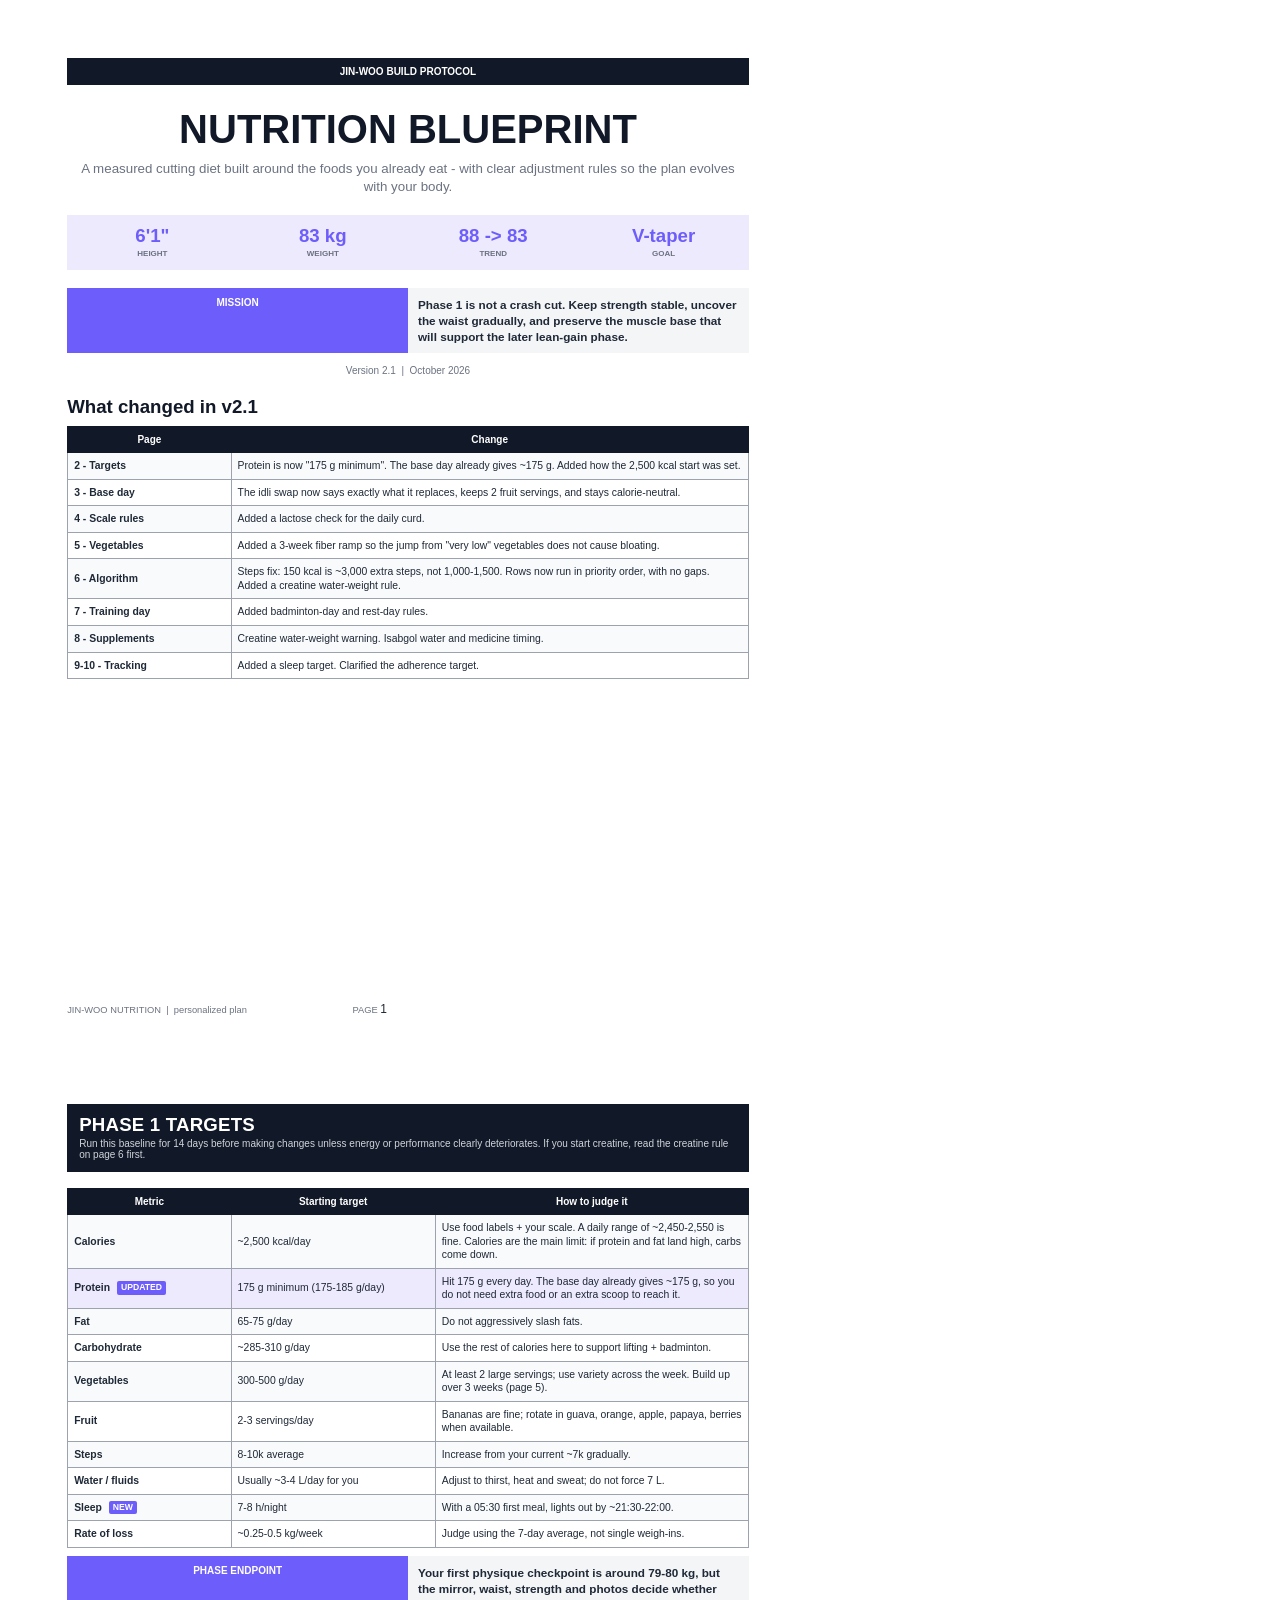
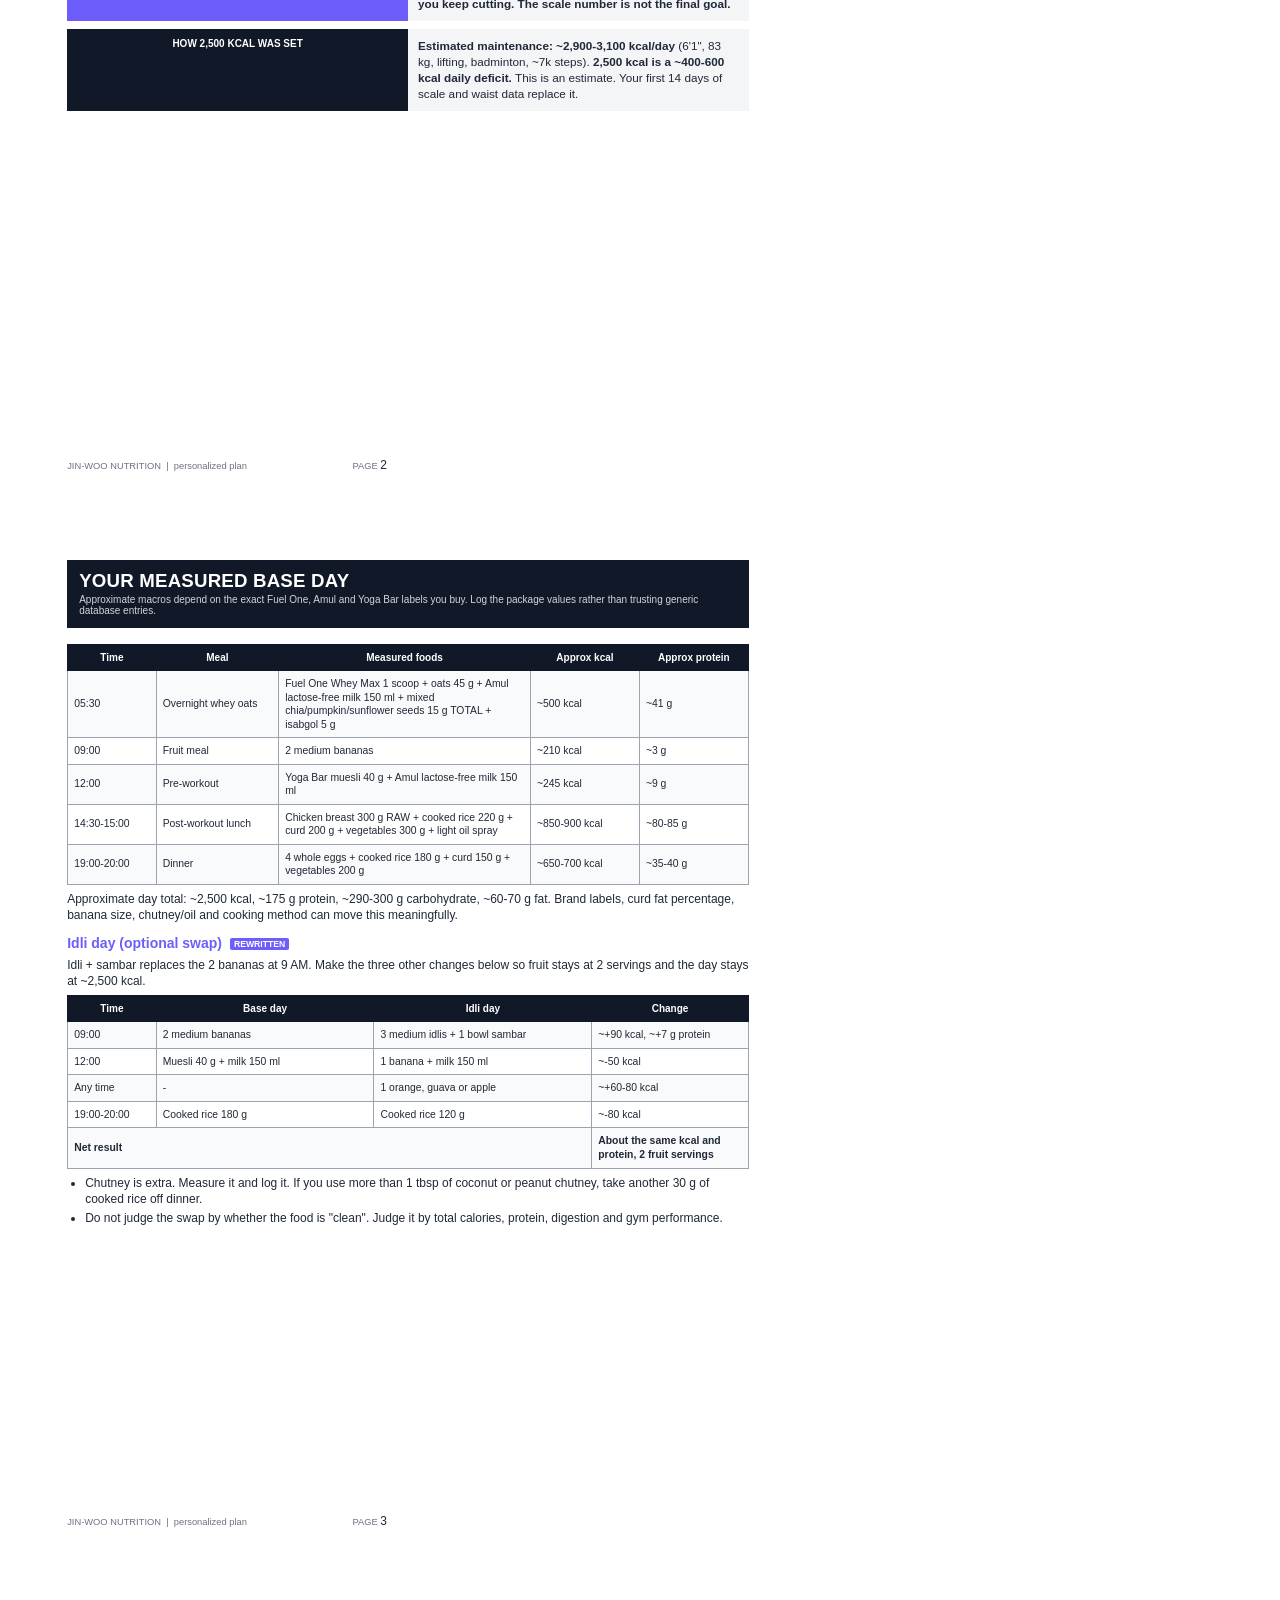
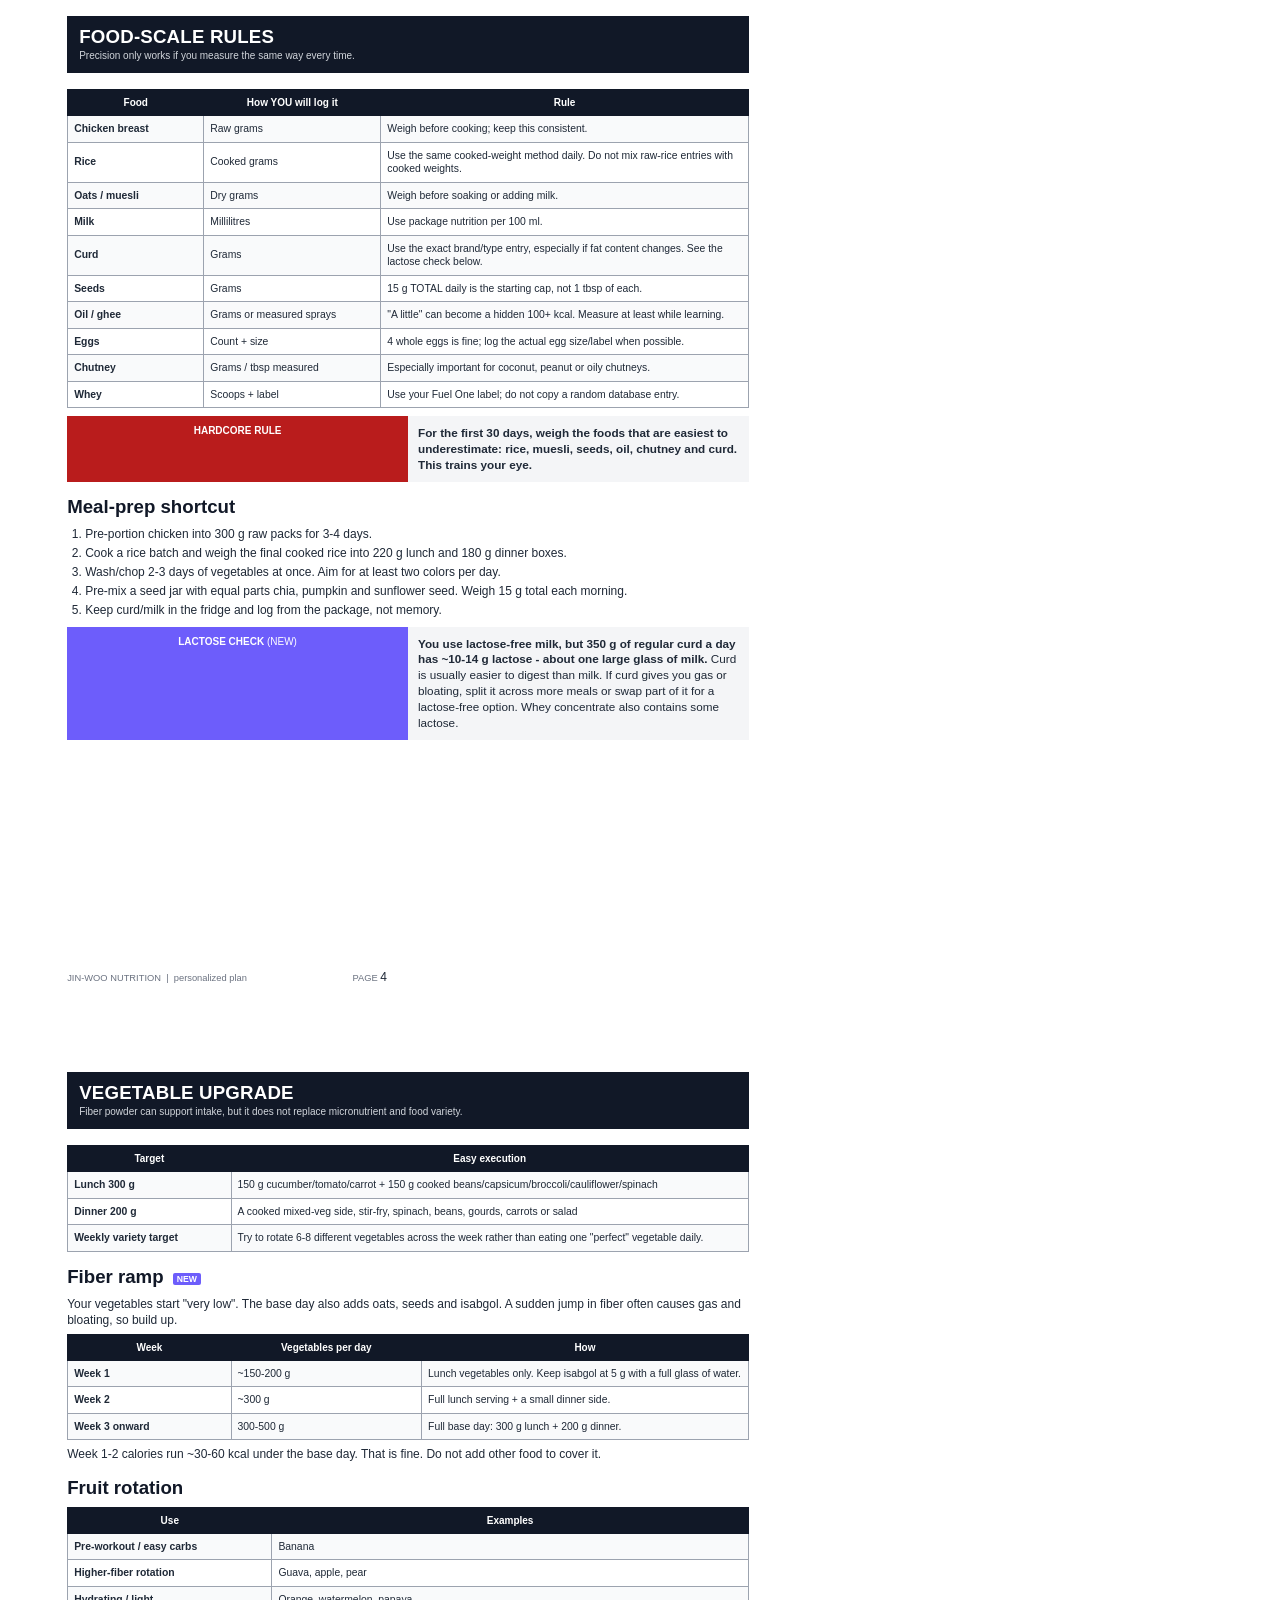
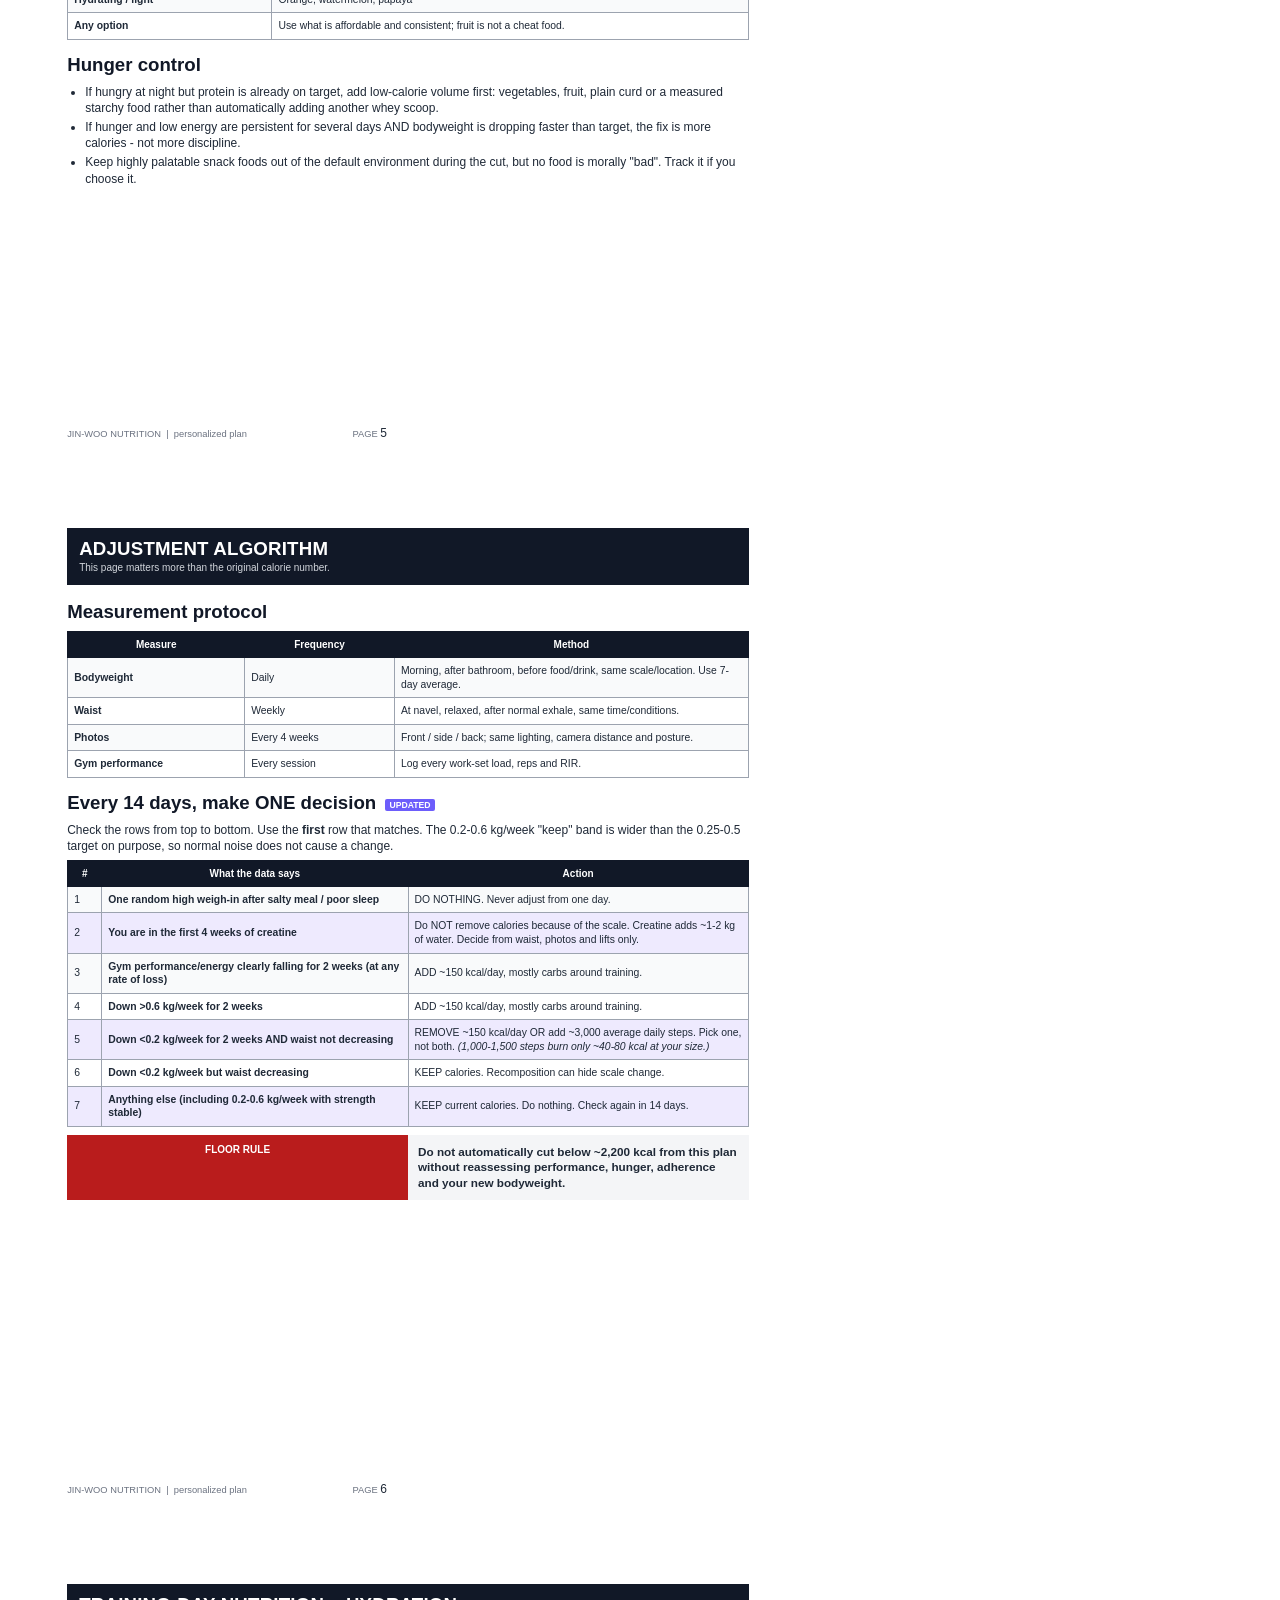
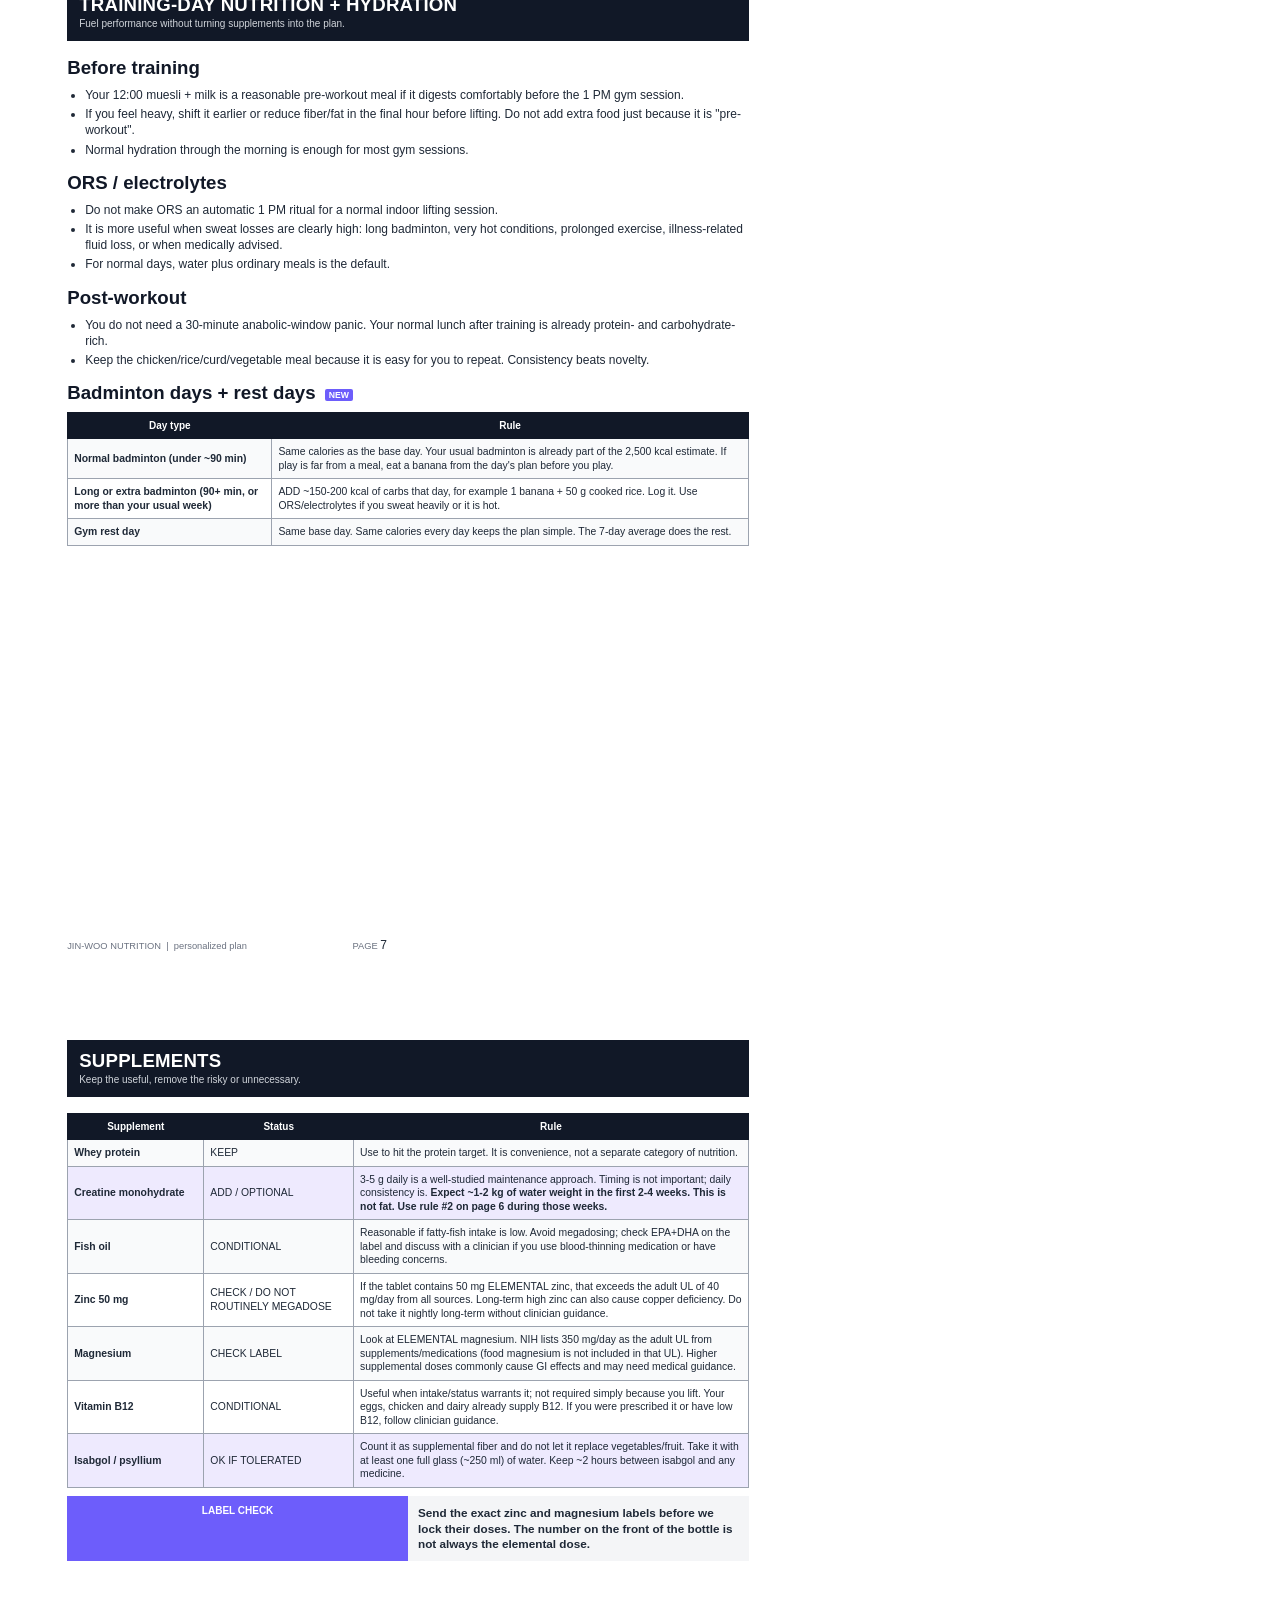
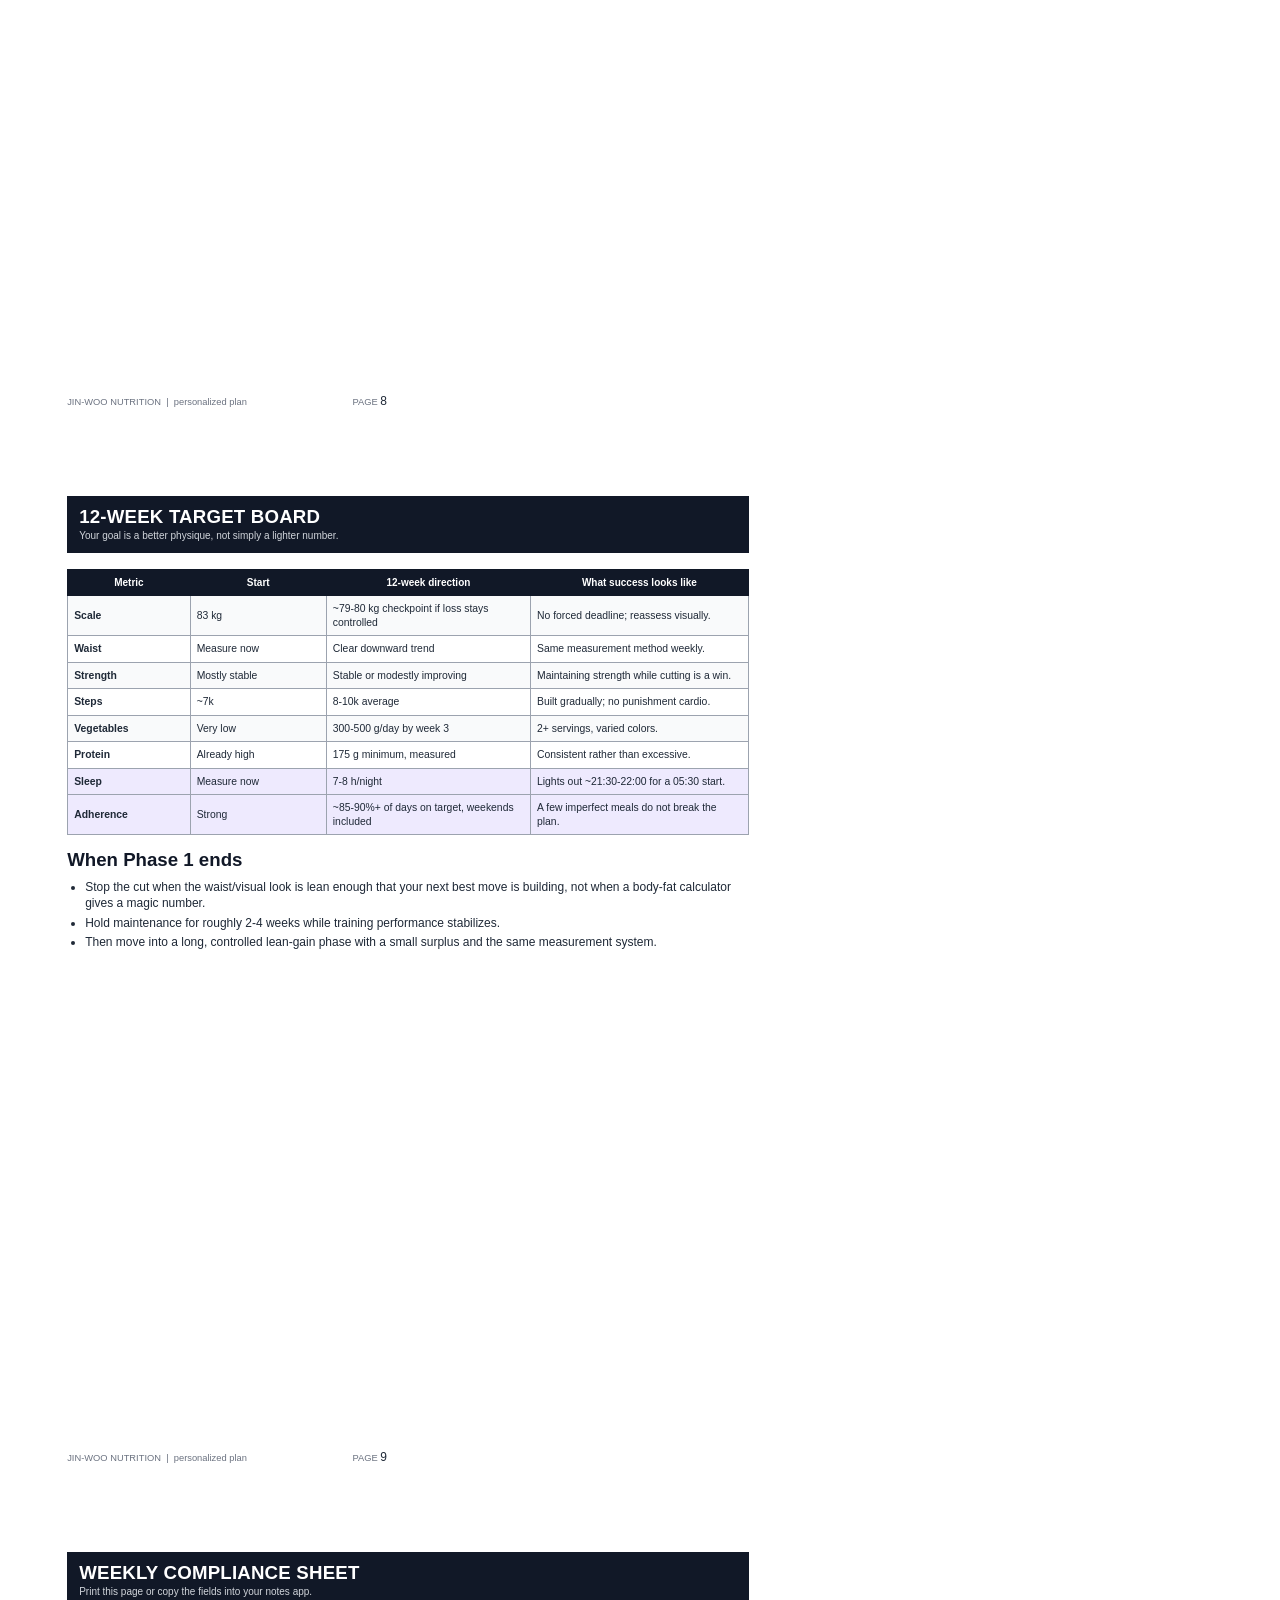
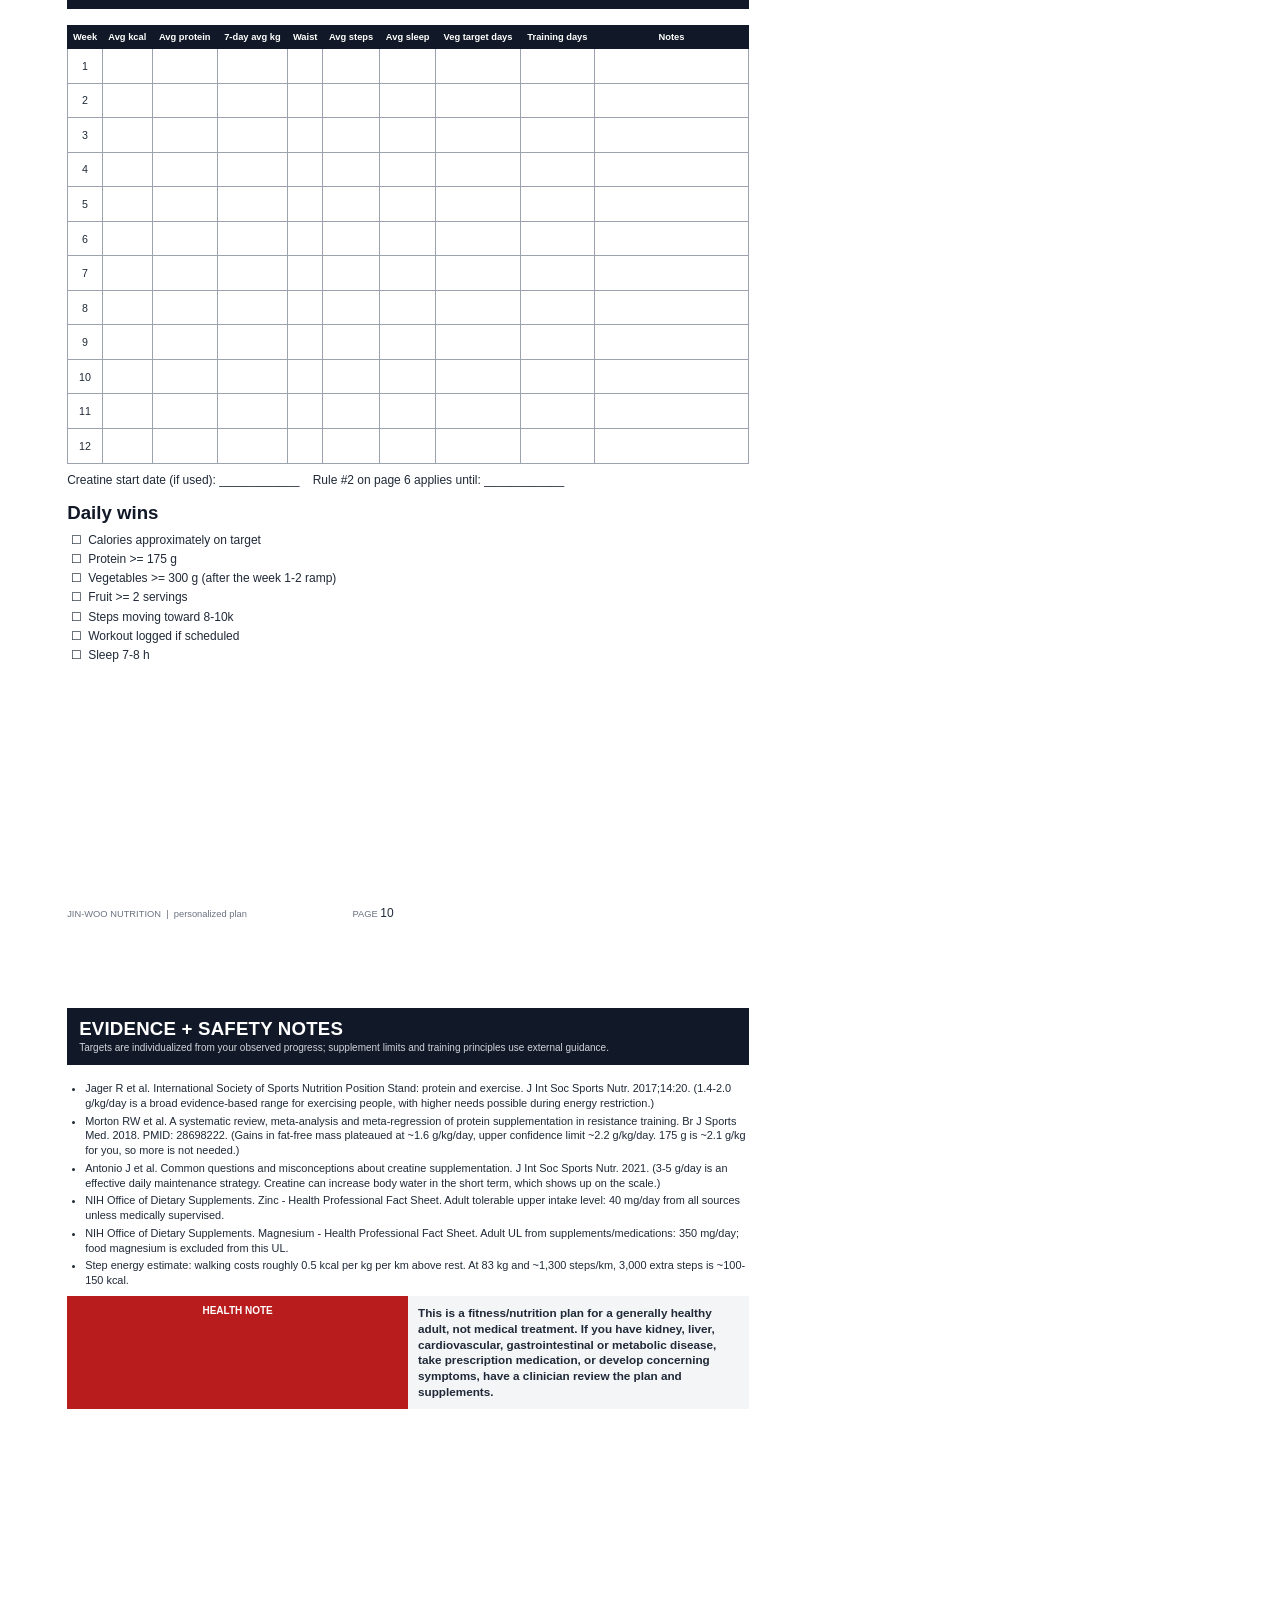
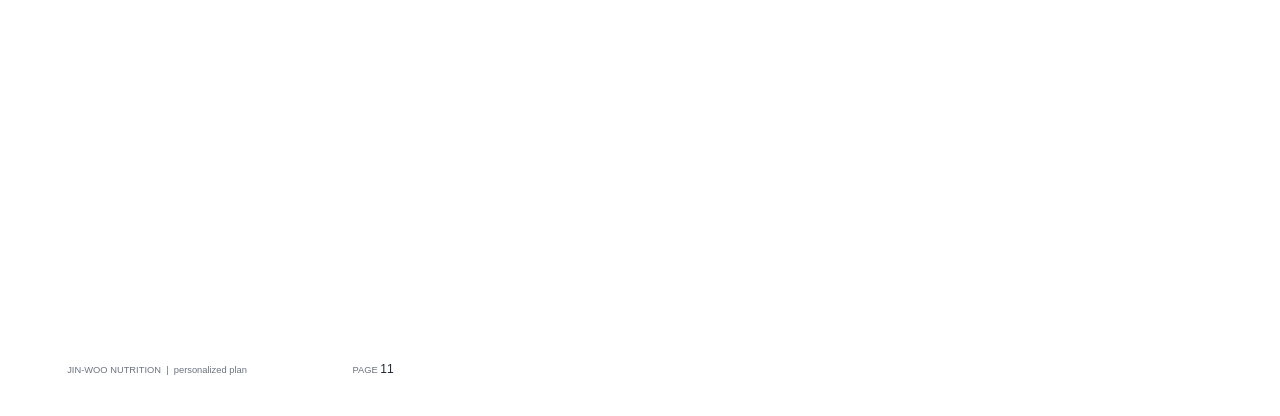
==== pdf-source/protocol_v2_1.html @ 7a0bea66 "Jin-Woo Build: workout quests, progression targets and nutrition plan" ====
<!DOCTYPE html>
<html lang="en">
<head>
<meta charset="utf-8">
<title>Jin-Woo Build Protocol - Nutrition Blueprint v2.1</title>
<style>
  @page { size: letter; margin: 0; }
  * { box-sizing: border-box; }
  html, body { margin: 0; padding: 0; }
  body { font-family: Arial, "Liberation Sans", Helvetica, sans-serif; color: #1f2937; -webkit-print-color-adjust: exact; print-color-adjust: exact; }
  .page { width: 8.5in; height: 11in; padding: 0.5in 0.7in 0.8in 0.7in; position: relative; page-break-after: always; overflow: hidden; }
  .page:last-child { page-break-after: auto; }
  .footer { position: absolute; left: 0.7in; bottom: 0.42in; font-size: 7pt; color: #6b7280; }
  .footer .pg { margin-left: 1.1in; }
  .footer .pg b { font-size: 9pt; color: #1f2937; font-weight: normal; }

  .band { background: #111827; color: #fff; padding: 10px 12px 12px 12px; margin-bottom: 16px; }
  .band h1 { margin: 0; font-size: 14pt; font-weight: bold; letter-spacing: 0.2px; }
  .band p { margin: 2px 0 0 0; font-size: 7.5pt; color: #d1d5db; }

  h2 { font-family: Calibri, Carlito, Arial, sans-serif; font-size: 14pt; margin: 14px 0 8px 0; color: #111827; }
  h3 { font-size: 10.5pt; color: #6d5dfb; margin: 12px 0 6px 0; }
  p.body { font-size: 9pt; line-height: 1.35; margin: 4px 0 6px 0; }
  ul { margin: 4px 0 6px 0; padding-left: 18px; }
  li { font-size: 9pt; line-height: 1.35; margin-bottom: 3px; }

  table.grid { width: 100%; border-collapse: collapse; margin: 0 0 6px 0; }
  table.grid th { background: #111827; color: #fff; font-size: 7.5pt; font-weight: bold; padding: 7px 6px; text-align: center; border: 0.75px solid #111827; }
  table.grid td { font-size: 7.8pt; padding: 6px 6px; border: 0.75px solid #9ca3af; vertical-align: middle; line-height: 1.3; }
  table.grid tr:nth-child(even) td { background: #f9fafb; }
  table.grid td.k { font-weight: bold; }
  table.grid tr.new td { background: #eeeafe; }
  .tag { display: inline-block; font-size: 6.5pt; font-weight: bold; color: #fff; background: #6d5dfb; padding: 1px 4px; border-radius: 2px; margin-left: 4px; vertical-align: 1px; }

  table.callout { width: 100%; border-collapse: collapse; margin: 8px 0 8px 0; }
  table.callout td { vertical-align: top; padding: 9px 10px; }
  table.callout td.label { width: 50%; background: #6d5dfb; color: #fff; font-size: 7.5pt; font-weight: bold; text-align: center; }
  table.callout.red td.label { background: #b91c1c; }
  table.callout.dark td.label { background: #111827; }
  table.callout td.text { background: #f4f5f7; font-size: 8.8pt; font-weight: bold; color: #1f2937; line-height: 1.35; }
  table.callout td.text span.n { font-weight: normal; }

  .cover-strip { background: #111827; color: #fff; text-align: center; font-size: 7.5pt; font-weight: bold; padding: 8px; margin-top: 0.1in; }
  .cover-title { text-align: center; font-size: 30pt; font-weight: bold; color: #111827; margin: 22px 0 8px 0; }
  .cover-sub { text-align: center; font-size: 10pt; color: #6b7280; line-height: 1.4; margin: 0 0.1in 18px 0.1in; }
  .stats { display: flex; background: #eeeafe; padding: 10px 0 12px 0; margin-bottom: 18px; }
  .stats div { flex: 1; text-align: center; }
  .stats .v { font-size: 14pt; font-weight: bold; color: #6d5dfb; }
  .stats .l { font-size: 6pt; font-weight: bold; color: #6b7280; margin-top: 2px; }
  .version { text-align: center; font-size: 7.5pt; color: #6b7280; margin: 12px 0 20px 0; }

  table.sheet { width: 100%; border-collapse: collapse; }
  table.sheet th { background: #111827; color: #fff; font-size: 7pt; padding: 6px 3px; border: 0.75px solid #111827; }
  table.sheet td { border: 0.75px solid #9ca3af; height: 0.36in; font-size: 8pt; text-align: center; }
  table.sheet td:last-child { width: 1.6in; }
  .checks li { list-style: none; margin-left: -14px; }
  .checks li::before { content: "\2610"; margin-right: 6px; }
  .refs li { font-size: 8.2pt; }
</style>
</head>
<body>

<!-- PAGE 1 -->
<div class="page">
  <div class="cover-strip">JIN-WOO BUILD PROTOCOL</div>
  <div class="cover-title">NUTRITION BLUEPRINT</div>
  <div class="cover-sub">A measured cutting diet built around the foods you already eat - with clear adjustment rules so the plan evolves with your body.</div>
  <div class="stats">
    <div><div class="v">6'1"</div><div class="l">HEIGHT</div></div>
    <div><div class="v">83 kg</div><div class="l">WEIGHT</div></div>
    <div><div class="v">88 -&gt; 83</div><div class="l">TREND</div></div>
    <div><div class="v">V-taper</div><div class="l">GOAL</div></div>
  </div>
  <table class="callout"><tr>
    <td class="label">MISSION</td>
    <td class="text">Phase 1 is not a crash cut. Keep strength stable, uncover the waist gradually, and preserve the muscle base that will support the later lean-gain phase.</td>
  </tr></table>
  <div class="version">Version 2.1 &nbsp;|&nbsp; October 2026</div>

  <h2>What changed in v2.1</h2>
  <table class="grid">
    <tr><th style="width:24%">Page</th><th>Change</th></tr>
    <tr><td class="k">2 - Targets</td><td>Protein is now "175 g minimum". The base day already gives ~175 g. Added how the 2,500 kcal start was set.</td></tr>
    <tr><td class="k">3 - Base day</td><td>The idli swap now says exactly what it replaces, keeps 2 fruit servings, and stays calorie-neutral.</td></tr>
    <tr><td class="k">4 - Scale rules</td><td>Added a lactose check for the daily curd.</td></tr>
    <tr><td class="k">5 - Vegetables</td><td>Added a 3-week fiber ramp so the jump from "very low" vegetables does not cause bloating.</td></tr>
    <tr><td class="k">6 - Algorithm</td><td>Steps fix: 150 kcal is ~3,000 extra steps, not 1,000-1,500. Rows now run in priority order, with no gaps. Added a creatine water-weight rule.</td></tr>
    <tr><td class="k">7 - Training day</td><td>Added badminton-day and rest-day rules.</td></tr>
    <tr><td class="k">8 - Supplements</td><td>Creatine water-weight warning. Isabgol water and medicine timing.</td></tr>
    <tr><td class="k">9-10 - Tracking</td><td>Added a sleep target. Clarified the adherence target.</td></tr>
  </table>
  <div class="footer">JIN-WOO NUTRITION &nbsp;|&nbsp; personalized plan<span class="pg">PAGE <b>1</b></span></div>
</div>

<!-- PAGE 2 -->
<div class="page">
  <div class="band"><h1>PHASE 1 TARGETS</h1><p>Run this baseline for 14 days before making changes unless energy or performance clearly deteriorates. If you start creatine, read the creatine rule on page 6 first.</p></div>
  <table class="grid">
    <tr><th style="width:24%">Metric</th><th style="width:30%">Starting target</th><th>How to judge it</th></tr>
    <tr><td class="k">Calories</td><td>~2,500 kcal/day</td><td>Use food labels + your scale. A daily range of ~2,450-2,550 is fine. Calories are the main limit: if protein and fat land high, carbs come down.</td></tr>
    <tr class="new"><td class="k">Protein <span class="tag">UPDATED</span></td><td>175 g minimum (175-185 g/day)</td><td>Hit 175 g every day. The base day already gives ~175 g, so you do not need extra food or an extra scoop to reach it.</td></tr>
    <tr><td class="k">Fat</td><td>65-75 g/day</td><td>Do not aggressively slash fats.</td></tr>
    <tr><td class="k">Carbohydrate</td><td>~285-310 g/day</td><td>Use the rest of calories here to support lifting + badminton.</td></tr>
    <tr><td class="k">Vegetables</td><td>300-500 g/day</td><td>At least 2 large servings; use variety across the week. Build up over 3 weeks (page 5).</td></tr>
    <tr><td class="k">Fruit</td><td>2-3 servings/day</td><td>Bananas are fine; rotate in guava, orange, apple, papaya, berries when available.</td></tr>
    <tr><td class="k">Steps</td><td>8-10k average</td><td>Increase from your current ~7k gradually.</td></tr>
    <tr><td class="k">Water / fluids</td><td>Usually ~3-4 L/day for you</td><td>Adjust to thirst, heat and sweat; do not force 7 L.</td></tr>
    <tr><td class="k">Sleep <span class="tag">NEW</span></td><td>7-8 h/night</td><td>With a 05:30 first meal, lights out by ~21:30-22:00.</td></tr>
    <tr><td class="k">Rate of loss</td><td>~0.25-0.5 kg/week</td><td>Judge using the 7-day average, not single weigh-ins.</td></tr>
  </table>
  <table class="callout"><tr>
    <td class="label">PHASE ENDPOINT</td>
    <td class="text">Your first physique checkpoint is around 79-80 kg, but the mirror, waist, strength and photos decide whether you keep cutting. The scale number is not the final goal.</td>
  </tr></table>
  <table class="callout dark"><tr>
    <td class="label">HOW 2,500 KCAL WAS SET</td>
    <td class="text">Estimated maintenance: ~2,900-3,100 kcal/day <span class="n">(6'1", 83 kg, lifting, badminton, ~7k steps).</span> 2,500 kcal is a ~400-600 kcal daily deficit. <span class="n">This is an estimate. Your first 14 days of scale and waist data replace it.</span></td>
  </tr></table>
  <div class="footer">JIN-WOO NUTRITION &nbsp;|&nbsp; personalized plan<span class="pg">PAGE <b>2</b></span></div>
</div>

<!-- PAGE 3 -->
<div class="page">
  <div class="band"><h1>YOUR MEASURED BASE DAY</h1><p>Approximate macros depend on the exact Fuel One, Amul and Yoga Bar labels you buy. Log the package values rather than trusting generic database entries.</p></div>
  <table class="grid">
    <tr><th style="width:13%">Time</th><th style="width:18%">Meal</th><th style="width:37%">Measured foods</th><th style="width:16%">Approx kcal</th><th>Approx protein</th></tr>
    <tr><td>05:30</td><td>Overnight whey oats</td><td>Fuel One Whey Max 1 scoop + oats 45 g + Amul lactose-free milk 150 ml + mixed chia/pumpkin/sunflower seeds 15 g TOTAL + isabgol 5 g</td><td>~500 kcal</td><td>~41 g</td></tr>
    <tr><td>09:00</td><td>Fruit meal</td><td>2 medium bananas</td><td>~210 kcal</td><td>~3 g</td></tr>
    <tr><td>12:00</td><td>Pre-workout</td><td>Yoga Bar muesli 40 g + Amul lactose-free milk 150 ml</td><td>~245 kcal</td><td>~9 g</td></tr>
    <tr><td>14:30-15:00</td><td>Post-workout lunch</td><td>Chicken breast 300 g RAW + cooked rice 220 g + curd 200 g + vegetables 300 g + light oil spray</td><td>~850-900 kcal</td><td>~80-85 g</td></tr>
    <tr><td>19:00-20:00</td><td>Dinner</td><td>4 whole eggs + cooked rice 180 g + curd 150 g + vegetables 200 g</td><td>~650-700 kcal</td><td>~35-40 g</td></tr>
  </table>
  <p class="body">Approximate day total: ~2,500 kcal, ~175 g protein, ~290-300 g carbohydrate, ~60-70 g fat. Brand labels, curd fat percentage, banana size, chutney/oil and cooking method can move this meaningfully.</p>

  <h3>Idli day (optional swap) <span class="tag">REWRITTEN</span></h3>
  <p class="body">Idli + sambar replaces the 2 bananas at 9 AM. Make the three other changes below so fruit stays at 2 servings and the day stays at ~2,500 kcal.</p>
  <table class="grid">
    <tr><th style="width:13%">Time</th><th style="width:32%">Base day</th><th style="width:32%">Idli day</th><th>Change</th></tr>
    <tr><td>09:00</td><td>2 medium bananas</td><td>3 medium idlis + 1 bowl sambar</td><td>~+90 kcal, ~+7 g protein</td></tr>
    <tr><td>12:00</td><td>Muesli 40 g + milk 150 ml</td><td>1 banana + milk 150 ml</td><td>~-50 kcal</td></tr>
    <tr><td>Any time</td><td>-</td><td>1 orange, guava or apple</td><td>~+60-80 kcal</td></tr>
    <tr><td>19:00-20:00</td><td>Cooked rice 180 g</td><td>Cooked rice 120 g</td><td>~-80 kcal</td></tr>
    <tr><td class="k" colspan="3">Net result</td><td class="k">About the same kcal and protein, 2 fruit servings</td></tr>
  </table>
  <ul>
    <li>Chutney is extra. Measure it and log it. If you use more than 1 tbsp of coconut or peanut chutney, take another 30 g of cooked rice off dinner.</li>
    <li>Do not judge the swap by whether the food is "clean". Judge it by total calories, protein, digestion and gym performance.</li>
  </ul>
  <div class="footer">JIN-WOO NUTRITION &nbsp;|&nbsp; personalized plan<span class="pg">PAGE <b>3</b></span></div>
</div>

<!-- PAGE 4 -->
<div class="page">
  <div class="band"><h1>FOOD-SCALE RULES</h1><p>Precision only works if you measure the same way every time.</p></div>
  <table class="grid">
    <tr><th style="width:20%">Food</th><th style="width:26%">How YOU will log it</th><th>Rule</th></tr>
    <tr><td class="k">Chicken breast</td><td>Raw grams</td><td>Weigh before cooking; keep this consistent.</td></tr>
    <tr><td class="k">Rice</td><td>Cooked grams</td><td>Use the same cooked-weight method daily. Do not mix raw-rice entries with cooked weights.</td></tr>
    <tr><td class="k">Oats / muesli</td><td>Dry grams</td><td>Weigh before soaking or adding milk.</td></tr>
    <tr><td class="k">Milk</td><td>Millilitres</td><td>Use package nutrition per 100 ml.</td></tr>
    <tr><td class="k">Curd</td><td>Grams</td><td>Use the exact brand/type entry, especially if fat content changes. See the lactose check below.</td></tr>
    <tr><td class="k">Seeds</td><td>Grams</td><td>15 g TOTAL daily is the starting cap, not 1 tbsp of each.</td></tr>
    <tr><td class="k">Oil / ghee</td><td>Grams or measured sprays</td><td>"A little" can become a hidden 100+ kcal. Measure at least while learning.</td></tr>
    <tr><td class="k">Eggs</td><td>Count + size</td><td>4 whole eggs is fine; log the actual egg size/label when possible.</td></tr>
    <tr><td class="k">Chutney</td><td>Grams / tbsp measured</td><td>Especially important for coconut, peanut or oily chutneys.</td></tr>
    <tr><td class="k">Whey</td><td>Scoops + label</td><td>Use your Fuel One label; do not copy a random database entry.</td></tr>
  </table>
  <table class="callout red"><tr>
    <td class="label">HARDCORE RULE</td>
    <td class="text">For the first 30 days, weigh the foods that are easiest to underestimate: rice, muesli, seeds, oil, chutney and curd. This trains your eye.</td>
  </tr></table>
  <h2>Meal-prep shortcut</h2>
  <ol style="margin:4px 0 6px 0; padding-left:18px;">
    <li>Pre-portion chicken into 300 g raw packs for 3-4 days.</li>
    <li>Cook a rice batch and weigh the final cooked rice into 220 g lunch and 180 g dinner boxes.</li>
    <li>Wash/chop 2-3 days of vegetables at once. Aim for at least two colors per day.</li>
    <li>Pre-mix a seed jar with equal parts chia, pumpkin and sunflower seed. Weigh 15 g total each morning.</li>
    <li>Keep curd/milk in the fridge and log from the package, not memory.</li>
  </ol>
  <table class="callout"><tr>
    <td class="label">LACTOSE CHECK <span style="font-weight:normal">(NEW)</span></td>
    <td class="text">You use lactose-free milk, but 350 g of regular curd a day has ~10-14 g lactose - about one large glass of milk. <span class="n">Curd is usually easier to digest than milk. If curd gives you gas or bloating, split it across more meals or swap part of it for a lactose-free option. Whey concentrate also contains some lactose.</span></td>
  </tr></table>
  <div class="footer">JIN-WOO NUTRITION &nbsp;|&nbsp; personalized plan<span class="pg">PAGE <b>4</b></span></div>
</div>

<!-- PAGE 5 -->
<div class="page">
  <div class="band"><h1>VEGETABLE UPGRADE</h1><p>Fiber powder can support intake, but it does not replace micronutrient and food variety.</p></div>
  <table class="grid">
    <tr><th style="width:24%">Target</th><th>Easy execution</th></tr>
    <tr><td class="k">Lunch 300 g</td><td>150 g cucumber/tomato/carrot + 150 g cooked beans/capsicum/broccoli/cauliflower/spinach</td></tr>
    <tr><td class="k">Dinner 200 g</td><td>A cooked mixed-veg side, stir-fry, spinach, beans, gourds, carrots or salad</td></tr>
    <tr><td class="k">Weekly variety target</td><td>Try to rotate 6-8 different vegetables across the week rather than eating one "perfect" vegetable daily.</td></tr>
  </table>

  <h2>Fiber ramp <span class="tag">NEW</span></h2>
  <p class="body">Your vegetables start "very low". The base day also adds oats, seeds and isabgol. A sudden jump in fiber often causes gas and bloating, so build up.</p>
  <table class="grid">
    <tr><th style="width:24%">Week</th><th style="width:28%">Vegetables per day</th><th>How</th></tr>
    <tr><td class="k">Week 1</td><td>~150-200 g</td><td>Lunch vegetables only. Keep isabgol at 5 g with a full glass of water.</td></tr>
    <tr><td class="k">Week 2</td><td>~300 g</td><td>Full lunch serving + a small dinner side.</td></tr>
    <tr><td class="k">Week 3 onward</td><td>300-500 g</td><td>Full base day: 300 g lunch + 200 g dinner.</td></tr>
  </table>
  <p class="body">Week 1-2 calories run ~30-60 kcal under the base day. That is fine. Do not add other food to cover it.</p>

  <h2>Fruit rotation</h2>
  <table class="grid">
    <tr><th style="width:30%">Use</th><th>Examples</th></tr>
    <tr><td class="k">Pre-workout / easy carbs</td><td>Banana</td></tr>
    <tr><td class="k">Higher-fiber rotation</td><td>Guava, apple, pear</td></tr>
    <tr><td class="k">Hydrating / light</td><td>Orange, watermelon, papaya</td></tr>
    <tr><td class="k">Any option</td><td>Use what is affordable and consistent; fruit is not a cheat food.</td></tr>
  </table>

  <h2>Hunger control</h2>
  <ul>
    <li>If hungry at night but protein is already on target, add low-calorie volume first: vegetables, fruit, plain curd or a measured starchy food rather than automatically adding another whey scoop.</li>
    <li>If hunger and low energy are persistent for several days AND bodyweight is dropping faster than target, the fix is more calories - not more discipline.</li>
    <li>Keep highly palatable snack foods out of the default environment during the cut, but no food is morally "bad". Track it if you choose it.</li>
  </ul>
  <div class="footer">JIN-WOO NUTRITION &nbsp;|&nbsp; personalized plan<span class="pg">PAGE <b>5</b></span></div>
</div>

<!-- PAGE 6 -->
<div class="page">
  <div class="band"><h1>ADJUSTMENT ALGORITHM</h1><p>This page matters more than the original calorie number.</p></div>
  <h2 style="margin-top:4px">Measurement protocol</h2>
  <table class="grid">
    <tr><th style="width:26%">Measure</th><th style="width:22%">Frequency</th><th>Method</th></tr>
    <tr><td class="k">Bodyweight</td><td>Daily</td><td>Morning, after bathroom, before food/drink, same scale/location. Use 7-day average.</td></tr>
    <tr><td class="k">Waist</td><td>Weekly</td><td>At navel, relaxed, after normal exhale, same time/conditions.</td></tr>
    <tr><td class="k">Photos</td><td>Every 4 weeks</td><td>Front / side / back; same lighting, camera distance and posture.</td></tr>
    <tr><td class="k">Gym performance</td><td>Every session</td><td>Log every work-set load, reps and RIR.</td></tr>
  </table>

  <h2>Every 14 days, make ONE decision <span class="tag">UPDATED</span></h2>
  <p class="body">Check the rows from top to bottom. Use the <b>first</b> row that matches. The 0.2-0.6 kg/week "keep" band is wider than the 0.25-0.5 target on purpose, so normal noise does not cause a change.</p>
  <table class="grid">
    <tr><th style="width:5%">#</th><th style="width:45%">What the data says</th><th>Action</th></tr>
    <tr><td>1</td><td class="k">One random high weigh-in after salty meal / poor sleep</td><td>DO NOTHING. Never adjust from one day.</td></tr>
    <tr class="new"><td>2</td><td class="k">You are in the first 4 weeks of creatine</td><td>Do NOT remove calories because of the scale. Creatine adds ~1-2 kg of water. Decide from waist, photos and lifts only.</td></tr>
    <tr><td>3</td><td class="k">Gym performance/energy clearly falling for 2 weeks (at any rate of loss)</td><td>ADD ~150 kcal/day, mostly carbs around training.</td></tr>
    <tr><td>4</td><td class="k">Down &gt;0.6 kg/week for 2 weeks</td><td>ADD ~150 kcal/day, mostly carbs around training.</td></tr>
    <tr class="new"><td>5</td><td class="k">Down &lt;0.2 kg/week for 2 weeks AND waist not decreasing</td><td>REMOVE ~150 kcal/day OR add ~3,000 average daily steps. Pick one, not both. <i>(1,000-1,500 steps burn only ~40-80 kcal at your size.)</i></td></tr>
    <tr><td>6</td><td class="k">Down &lt;0.2 kg/week but waist decreasing</td><td>KEEP calories. Recomposition can hide scale change.</td></tr>
    <tr class="new"><td>7</td><td class="k">Anything else (including 0.2-0.6 kg/week with strength stable)</td><td>KEEP current calories. Do nothing. Check again in 14 days.</td></tr>
  </table>
  <table class="callout red"><tr>
    <td class="label">FLOOR RULE</td>
    <td class="text">Do not automatically cut below ~2,200 kcal from this plan without reassessing performance, hunger, adherence and your new bodyweight.</td>
  </tr></table>
  <div class="footer">JIN-WOO NUTRITION &nbsp;|&nbsp; personalized plan<span class="pg">PAGE <b>6</b></span></div>
</div>

<!-- PAGE 7 -->
<div class="page">
  <div class="band"><h1>TRAINING-DAY NUTRITION + HYDRATION</h1><p>Fuel performance without turning supplements into the plan.</p></div>
  <h2 style="margin-top:4px">Before training</h2>
  <ul>
    <li>Your 12:00 muesli + milk is a reasonable pre-workout meal if it digests comfortably before the 1 PM gym session.</li>
    <li>If you feel heavy, shift it earlier or reduce fiber/fat in the final hour before lifting. Do not add extra food just because it is "pre-workout".</li>
    <li>Normal hydration through the morning is enough for most gym sessions.</li>
  </ul>
  <h2>ORS / electrolytes</h2>
  <ul>
    <li>Do not make ORS an automatic 1 PM ritual for a normal indoor lifting session.</li>
    <li>It is more useful when sweat losses are clearly high: long badminton, very hot conditions, prolonged exercise, illness-related fluid loss, or when medically advised.</li>
    <li>For normal days, water plus ordinary meals is the default.</li>
  </ul>
  <h2>Post-workout</h2>
  <ul>
    <li>You do not need a 30-minute anabolic-window panic. Your normal lunch after training is already protein- and carbohydrate-rich.</li>
    <li>Keep the chicken/rice/curd/vegetable meal because it is easy for you to repeat. Consistency beats novelty.</li>
  </ul>
  <h2>Badminton days + rest days <span class="tag">NEW</span></h2>
  <table class="grid">
    <tr><th style="width:30%">Day type</th><th>Rule</th></tr>
    <tr><td class="k">Normal badminton (under ~90 min)</td><td>Same calories as the base day. Your usual badminton is already part of the 2,500 kcal estimate. If play is far from a meal, eat a banana from the day's plan before you play.</td></tr>
    <tr><td class="k">Long or extra badminton (90+ min, or more than your usual week)</td><td>ADD ~150-200 kcal of carbs that day, for example 1 banana + 50 g cooked rice. Log it. Use ORS/electrolytes if you sweat heavily or it is hot.</td></tr>
    <tr><td class="k">Gym rest day</td><td>Same base day. Same calories every day keeps the plan simple. The 7-day average does the rest.</td></tr>
  </table>
  <div class="footer">JIN-WOO NUTRITION &nbsp;|&nbsp; personalized plan<span class="pg">PAGE <b>7</b></span></div>
</div>

<!-- PAGE 8 -->
<div class="page">
  <div class="band"><h1>SUPPLEMENTS</h1><p>Keep the useful, remove the risky or unnecessary.</p></div>
  <table class="grid">
    <tr><th style="width:20%">Supplement</th><th style="width:22%">Status</th><th>Rule</th></tr>
    <tr><td class="k">Whey protein</td><td>KEEP</td><td>Use to hit the protein target. It is convenience, not a separate category of nutrition.</td></tr>
    <tr class="new"><td class="k">Creatine monohydrate</td><td>ADD / OPTIONAL</td><td>3-5 g daily is a well-studied maintenance approach. Timing is not important; daily consistency is. <b>Expect ~1-2 kg of water weight in the first 2-4 weeks. This is not fat. Use rule #2 on page 6 during those weeks.</b></td></tr>
    <tr><td class="k">Fish oil</td><td>CONDITIONAL</td><td>Reasonable if fatty-fish intake is low. Avoid megadosing; check EPA+DHA on the label and discuss with a clinician if you use blood-thinning medication or have bleeding concerns.</td></tr>
    <tr><td class="k">Zinc 50 mg</td><td>CHECK / DO NOT ROUTINELY MEGADOSE</td><td>If the tablet contains 50 mg ELEMENTAL zinc, that exceeds the adult UL of 40 mg/day from all sources. Long-term high zinc can also cause copper deficiency. Do not take it nightly long-term without clinician guidance.</td></tr>
    <tr><td class="k">Magnesium</td><td>CHECK LABEL</td><td>Look at ELEMENTAL magnesium. NIH lists 350 mg/day as the adult UL from supplements/medications (food magnesium is not included in that UL). Higher supplemental doses commonly cause GI effects and may need medical guidance.</td></tr>
    <tr><td class="k">Vitamin B12</td><td>CONDITIONAL</td><td>Useful when intake/status warrants it; not required simply because you lift. Your eggs, chicken and dairy already supply B12. If you were prescribed it or have low B12, follow clinician guidance.</td></tr>
    <tr class="new"><td class="k">Isabgol / psyllium</td><td>OK IF TOLERATED</td><td>Count it as supplemental fiber and do not let it replace vegetables/fruit. Take it with at least one full glass (~250 ml) of water. Keep ~2 hours between isabgol and any medicine.</td></tr>
  </table>
  <table class="callout"><tr>
    <td class="label">LABEL CHECK</td>
    <td class="text">Send the exact zinc and magnesium labels before we lock their doses. The number on the front of the bottle is not always the elemental dose.</td>
  </tr></table>
  <div class="footer">JIN-WOO NUTRITION &nbsp;|&nbsp; personalized plan<span class="pg">PAGE <b>8</b></span></div>
</div>

<!-- PAGE 9 -->
<div class="page">
  <div class="band"><h1>12-WEEK TARGET BOARD</h1><p>Your goal is a better physique, not simply a lighter number.</p></div>
  <table class="grid">
    <tr><th style="width:18%">Metric</th><th style="width:20%">Start</th><th style="width:30%">12-week direction</th><th>What success looks like</th></tr>
    <tr><td class="k">Scale</td><td>83 kg</td><td>~79-80 kg checkpoint if loss stays controlled</td><td>No forced deadline; reassess visually.</td></tr>
    <tr><td class="k">Waist</td><td>Measure now</td><td>Clear downward trend</td><td>Same measurement method weekly.</td></tr>
    <tr><td class="k">Strength</td><td>Mostly stable</td><td>Stable or modestly improving</td><td>Maintaining strength while cutting is a win.</td></tr>
    <tr><td class="k">Steps</td><td>~7k</td><td>8-10k average</td><td>Built gradually; no punishment cardio.</td></tr>
    <tr><td class="k">Vegetables</td><td>Very low</td><td>300-500 g/day by week 3</td><td>2+ servings, varied colors.</td></tr>
    <tr><td class="k">Protein</td><td>Already high</td><td>175 g minimum, measured</td><td>Consistent rather than excessive.</td></tr>
    <tr class="new"><td class="k">Sleep</td><td>Measure now</td><td>7-8 h/night</td><td>Lights out ~21:30-22:00 for a 05:30 start.</td></tr>
    <tr class="new"><td class="k">Adherence</td><td>Strong</td><td>~85-90%+ of days on target, weekends included</td><td>A few imperfect meals do not break the plan.</td></tr>
  </table>
  <h2>When Phase 1 ends</h2>
  <ul>
    <li>Stop the cut when the waist/visual look is lean enough that your next best move is building, not when a body-fat calculator gives a magic number.</li>
    <li>Hold maintenance for roughly 2-4 weeks while training performance stabilizes.</li>
    <li>Then move into a long, controlled lean-gain phase with a small surplus and the same measurement system.</li>
  </ul>
  <div class="footer">JIN-WOO NUTRITION &nbsp;|&nbsp; personalized plan<span class="pg">PAGE <b>9</b></span></div>
</div>

<!-- PAGE 10 -->
<div class="page">
  <div class="band"><h1>WEEKLY COMPLIANCE SHEET</h1><p>Print this page or copy the fields into your notes app.</p></div>
  <table class="sheet">
    <tr><th>Week</th><th>Avg kcal</th><th>Avg protein</th><th>7-day avg kg</th><th>Waist</th><th>Avg steps</th><th>Avg sleep</th><th>Veg target days</th><th>Training days</th><th>Notes</th></tr>
    <tr><td>1</td><td></td><td></td><td></td><td></td><td></td><td></td><td></td><td></td><td></td></tr>
    <tr><td>2</td><td></td><td></td><td></td><td></td><td></td><td></td><td></td><td></td><td></td></tr>
    <tr><td>3</td><td></td><td></td><td></td><td></td><td></td><td></td><td></td><td></td><td></td></tr>
    <tr><td>4</td><td></td><td></td><td></td><td></td><td></td><td></td><td></td><td></td><td></td></tr>
    <tr><td>5</td><td></td><td></td><td></td><td></td><td></td><td></td><td></td><td></td><td></td></tr>
    <tr><td>6</td><td></td><td></td><td></td><td></td><td></td><td></td><td></td><td></td><td></td></tr>
    <tr><td>7</td><td></td><td></td><td></td><td></td><td></td><td></td><td></td><td></td><td></td></tr>
    <tr><td>8</td><td></td><td></td><td></td><td></td><td></td><td></td><td></td><td></td><td></td></tr>
    <tr><td>9</td><td></td><td></td><td></td><td></td><td></td><td></td><td></td><td></td><td></td></tr>
    <tr><td>10</td><td></td><td></td><td></td><td></td><td></td><td></td><td></td><td></td><td></td></tr>
    <tr><td>11</td><td></td><td></td><td></td><td></td><td></td><td></td><td></td><td></td><td></td></tr>
    <tr><td>12</td><td></td><td></td><td></td><td></td><td></td><td></td><td></td><td></td><td></td></tr>
  </table>
  <p class="body" style="margin-top:8px">Creatine start date (if used): ____________ &nbsp;&nbsp; Rule #2 on page 6 applies until: ____________</p>
  <h2>Daily wins</h2>
  <ul class="checks">
    <li>Calories approximately on target</li>
    <li>Protein &gt;= 175 g</li>
    <li>Vegetables &gt;= 300 g (after the week 1-2 ramp)</li>
    <li>Fruit &gt;= 2 servings</li>
    <li>Steps moving toward 8-10k</li>
    <li>Workout logged if scheduled</li>
    <li>Sleep 7-8 h</li>
  </ul>
  <div class="footer">JIN-WOO NUTRITION &nbsp;|&nbsp; personalized plan<span class="pg">PAGE <b>10</b></span></div>
</div>

<!-- PAGE 11 -->
<div class="page">
  <div class="band"><h1>EVIDENCE + SAFETY NOTES</h1><p>Targets are individualized from your observed progress; supplement limits and training principles use external guidance.</p></div>
  <ul class="refs">
    <li>Jager R et al. International Society of Sports Nutrition Position Stand: protein and exercise. J Int Soc Sports Nutr. 2017;14:20. (1.4-2.0 g/kg/day is a broad evidence-based range for exercising people, with higher needs possible during energy restriction.)</li>
    <li>Morton RW et al. A systematic review, meta-analysis and meta-regression of protein supplementation in resistance training. Br J Sports Med. 2018. PMID: 28698222. (Gains in fat-free mass plateaued at ~1.6 g/kg/day, upper confidence limit ~2.2 g/kg/day. 175 g is ~2.1 g/kg for you, so more is not needed.)</li>
    <li>Antonio J et al. Common questions and misconceptions about creatine supplementation. J Int Soc Sports Nutr. 2021. (3-5 g/day is an effective daily maintenance strategy. Creatine can increase body water in the short term, which shows up on the scale.)</li>
    <li>NIH Office of Dietary Supplements. Zinc - Health Professional Fact Sheet. Adult tolerable upper intake level: 40 mg/day from all sources unless medically supervised.</li>
    <li>NIH Office of Dietary Supplements. Magnesium - Health Professional Fact Sheet. Adult UL from supplements/medications: 350 mg/day; food magnesium is excluded from this UL.</li>
    <li>Step energy estimate: walking costs roughly 0.5 kcal per kg per km above rest. At 83 kg and ~1,300 steps/km, 3,000 extra steps is ~100-150 kcal.</li>
  </ul>
  <table class="callout red"><tr>
    <td class="label">HEALTH NOTE</td>
    <td class="text">This is a fitness/nutrition plan for a generally healthy adult, not medical treatment. If you have kidney, liver, cardiovascular, gastrointestinal or metabolic disease, take prescription medication, or develop concerning symptoms, have a clinician review the plan and supplements.</td>
  </tr></table>
  <div class="footer">JIN-WOO NUTRITION &nbsp;|&nbsp; personalized plan<span class="pg">PAGE <b>11</b></span></div>
</div>

</body>
</html>
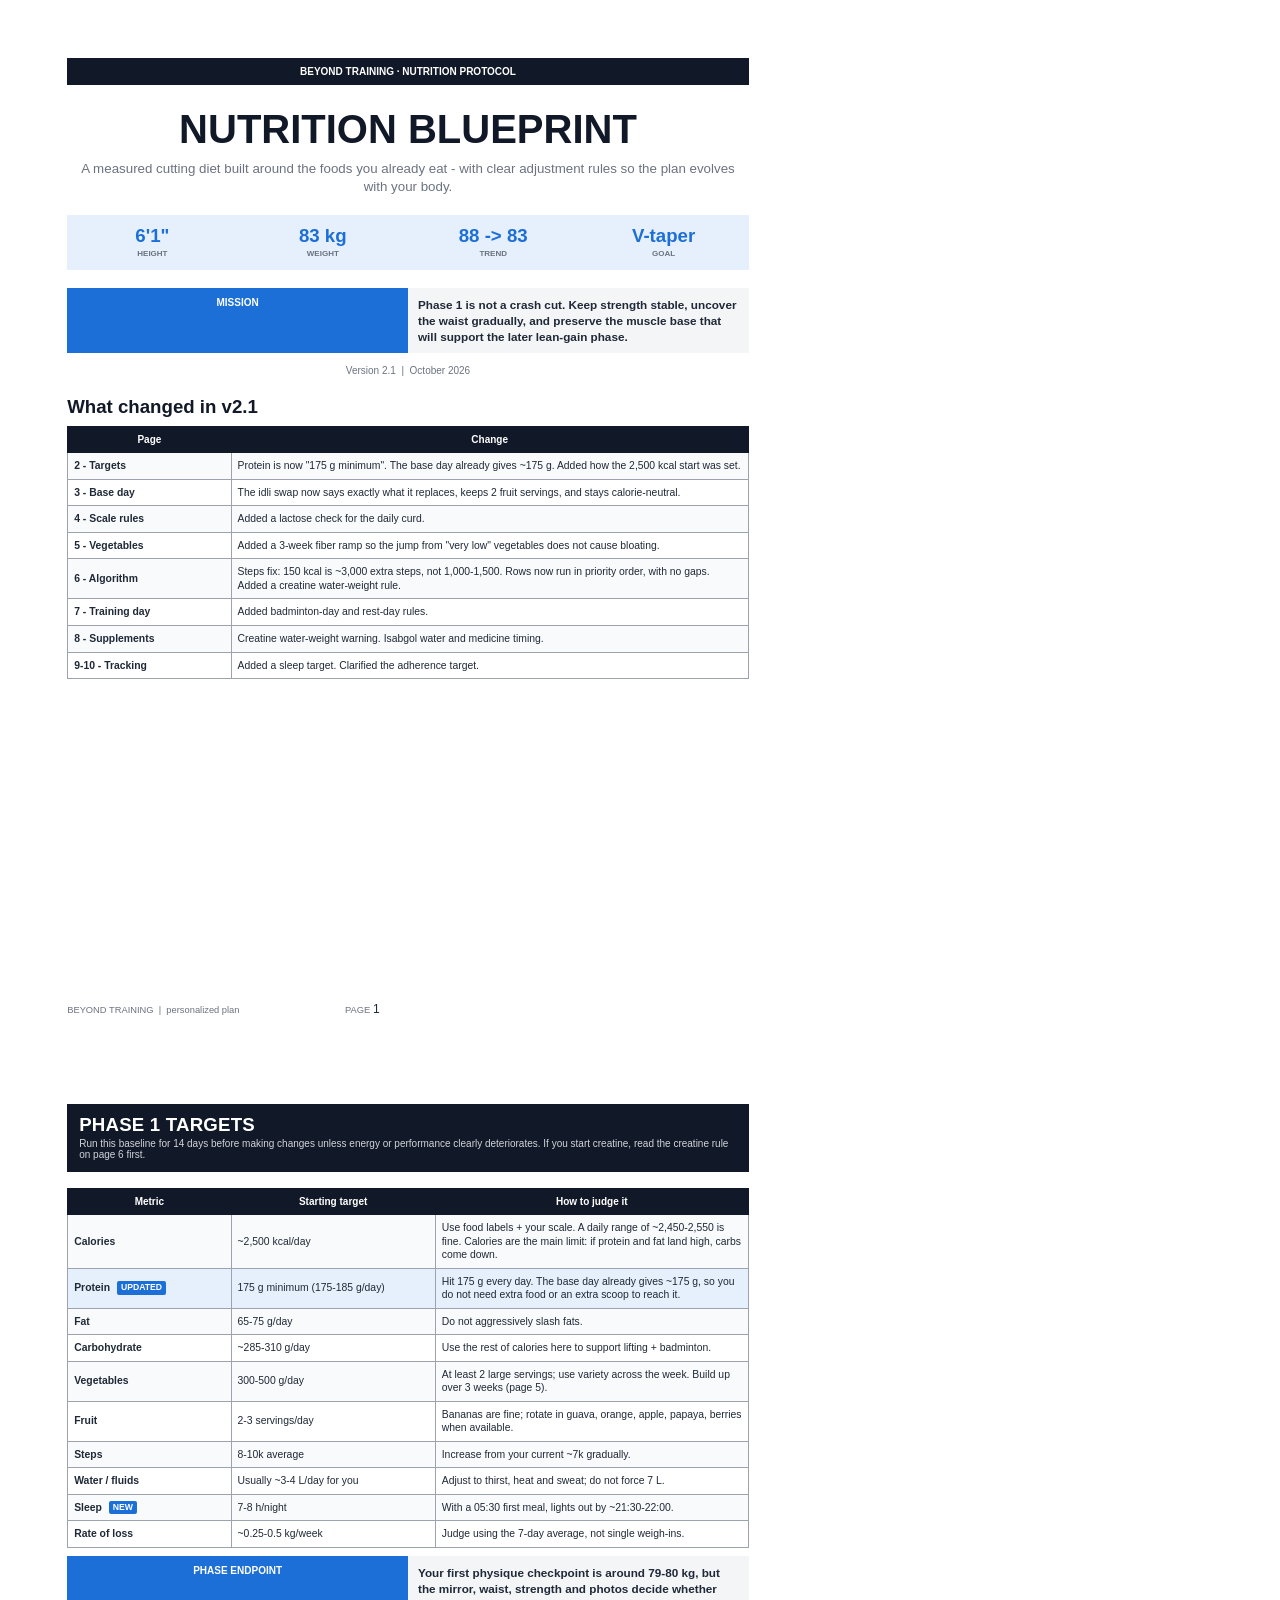
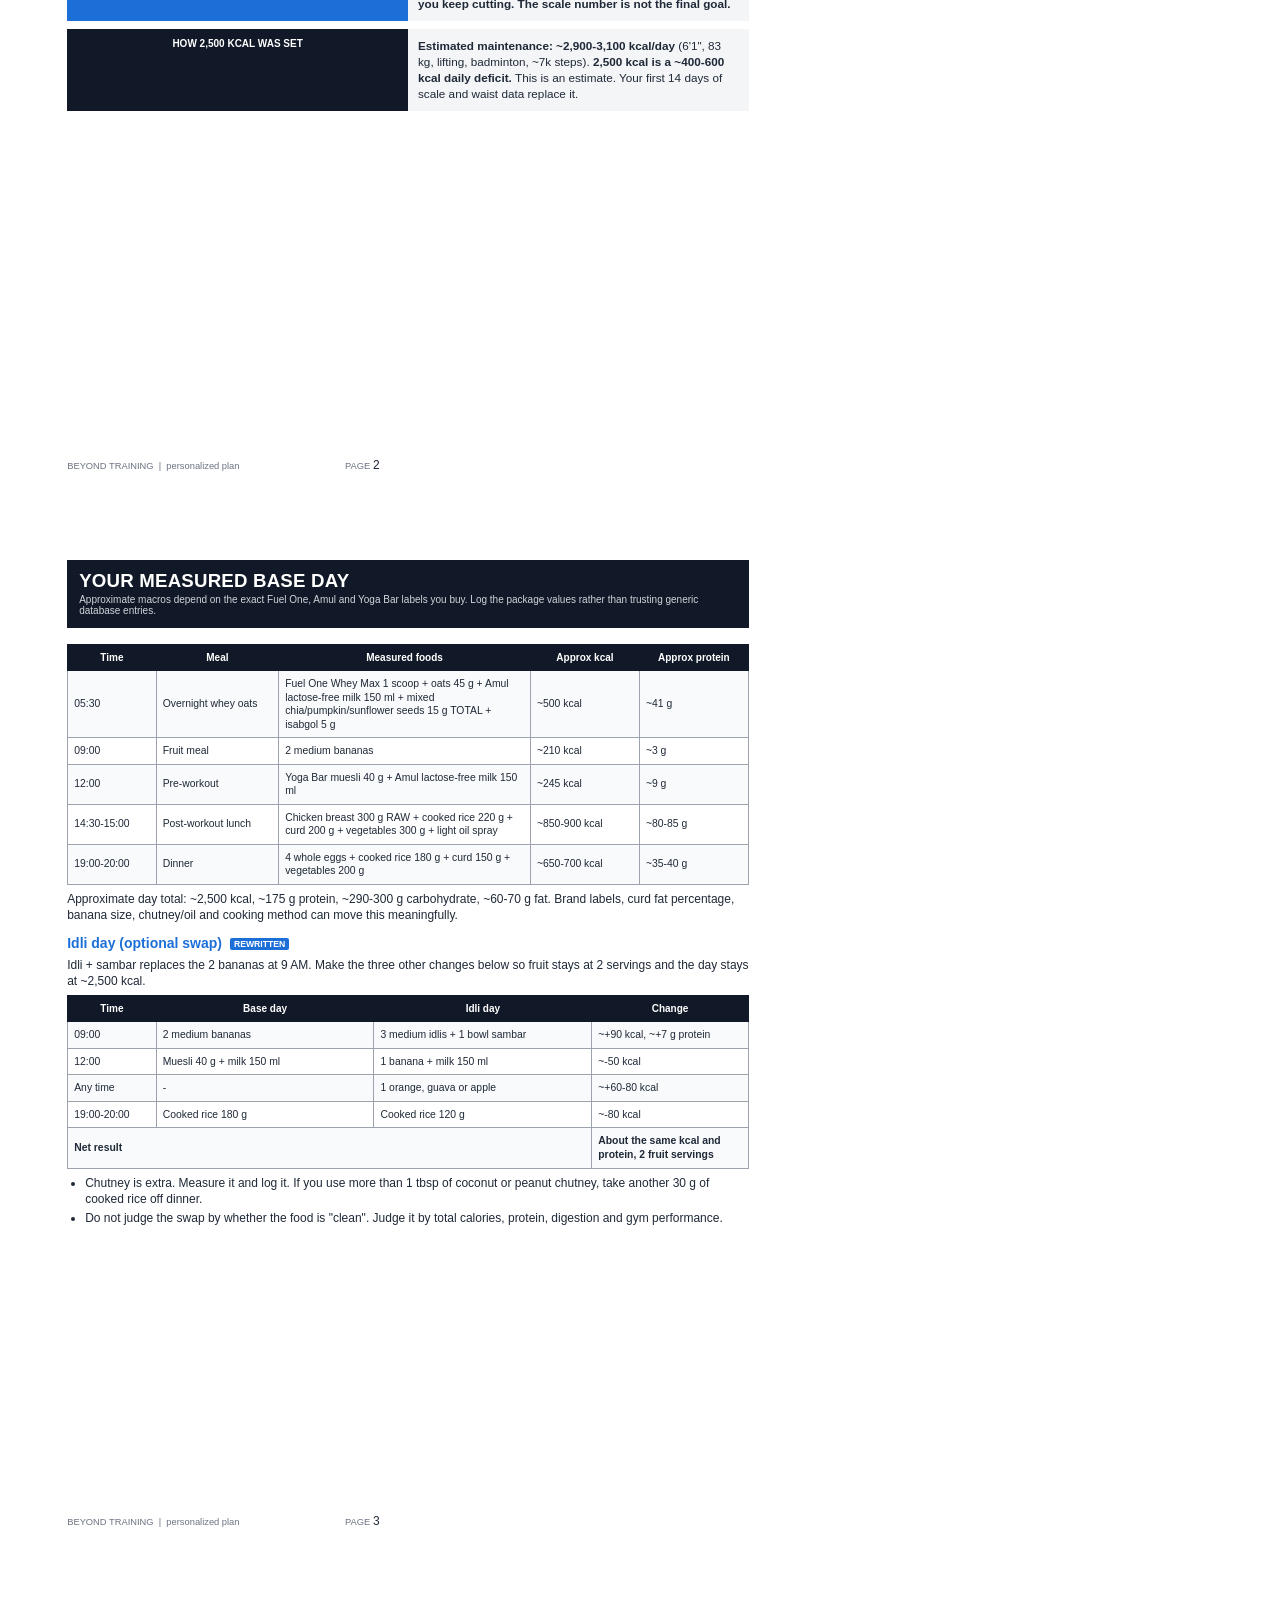
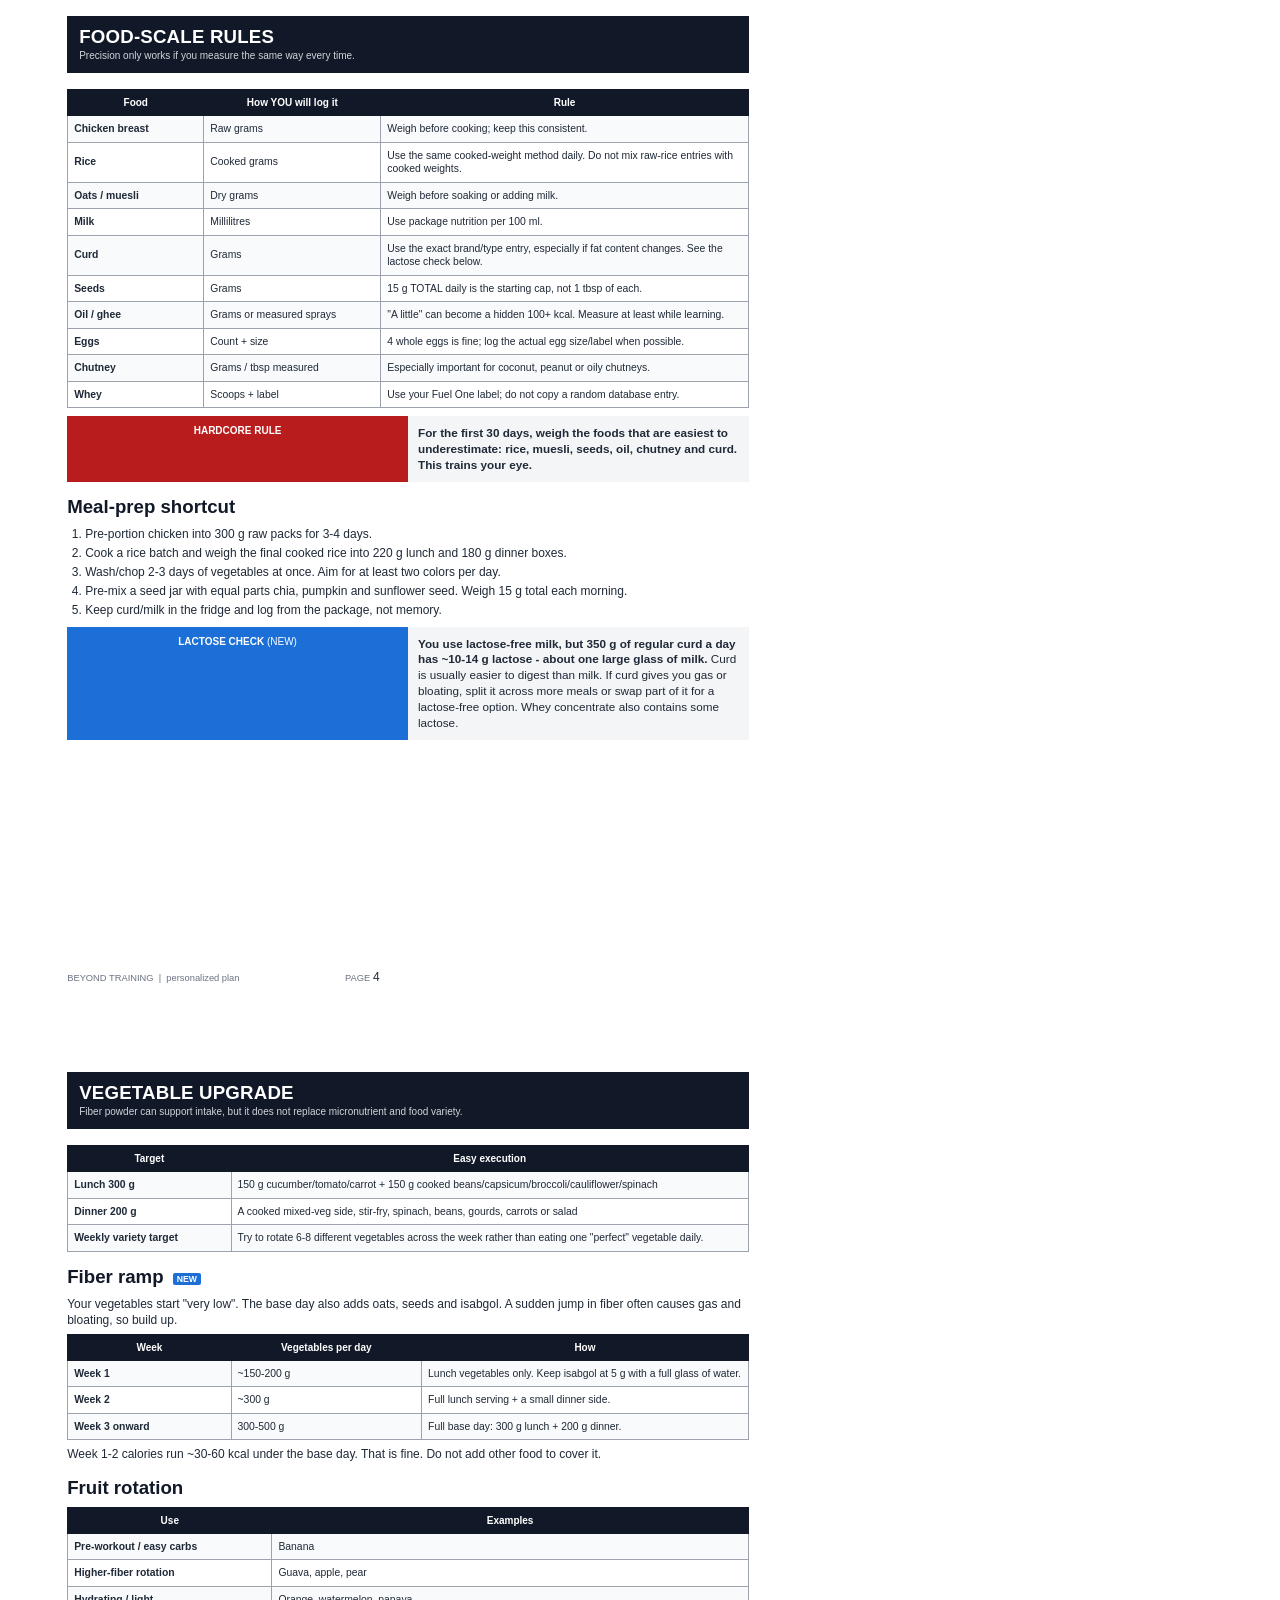
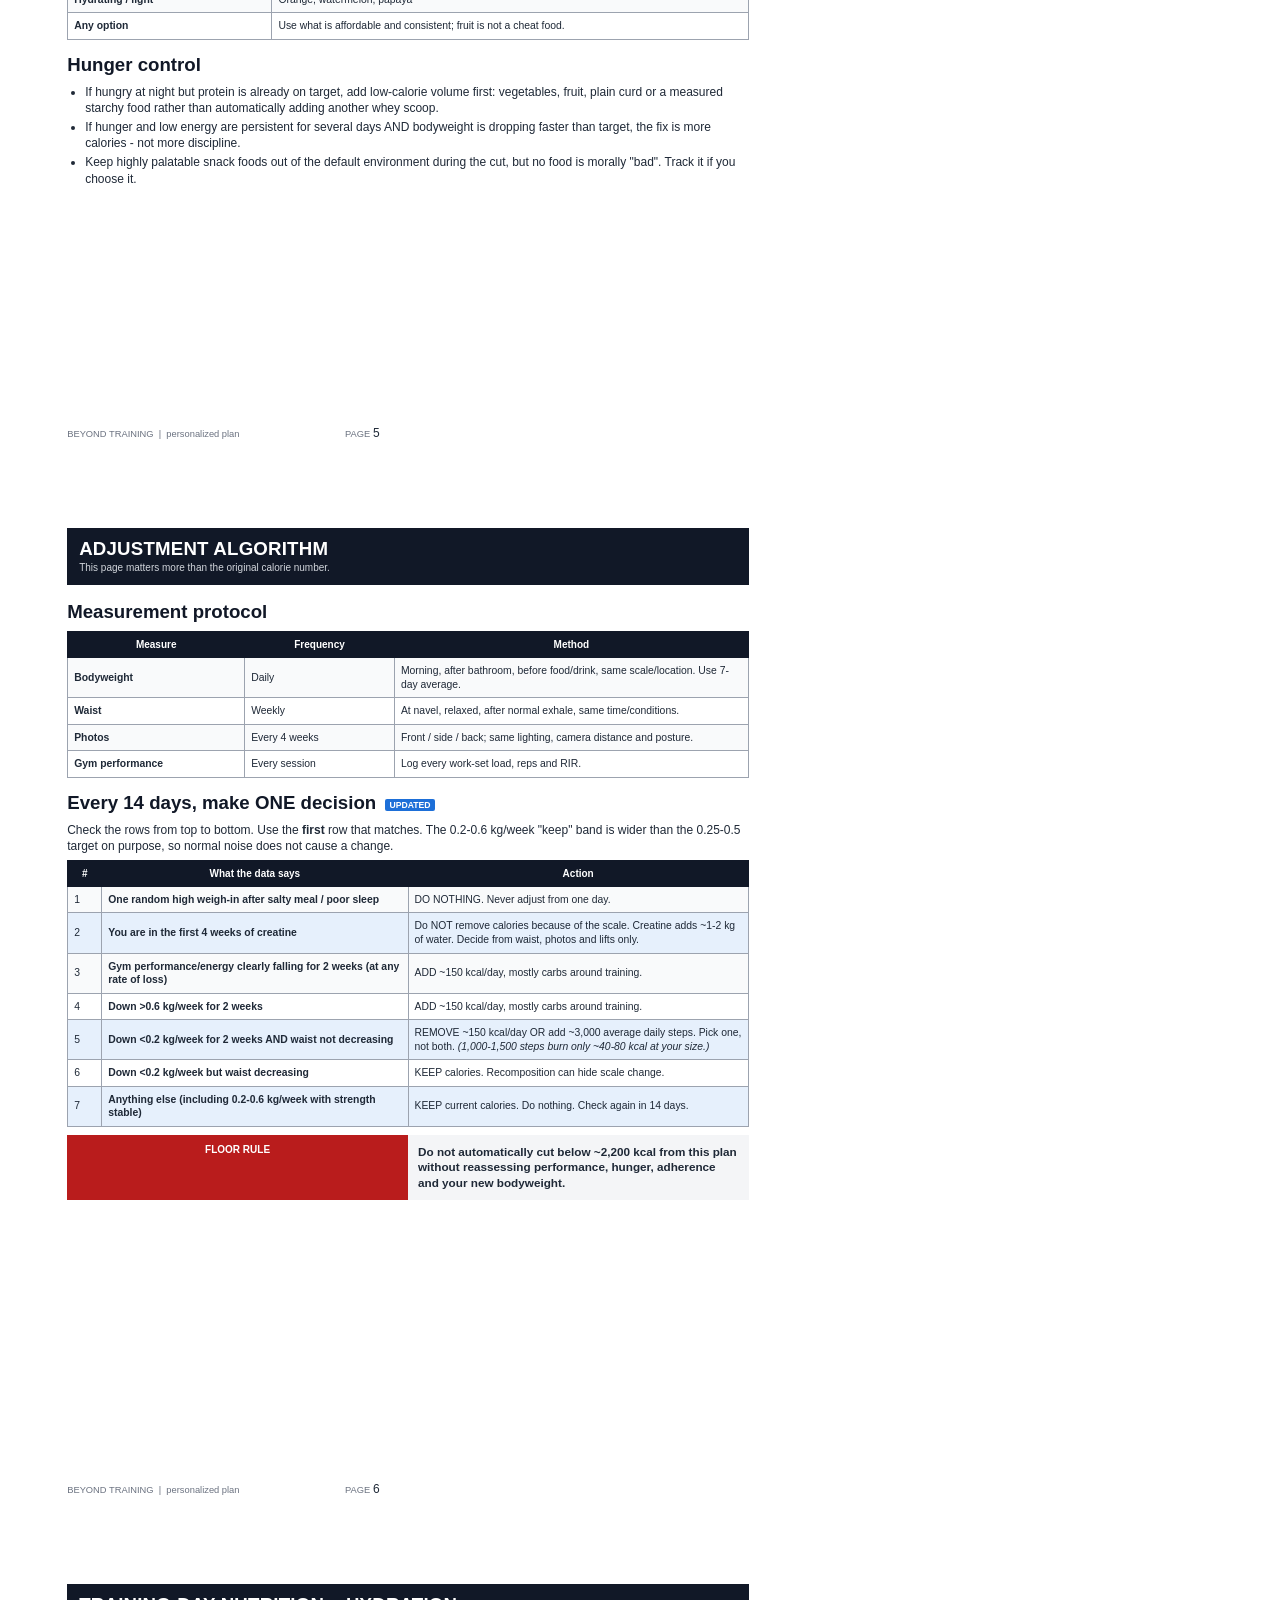
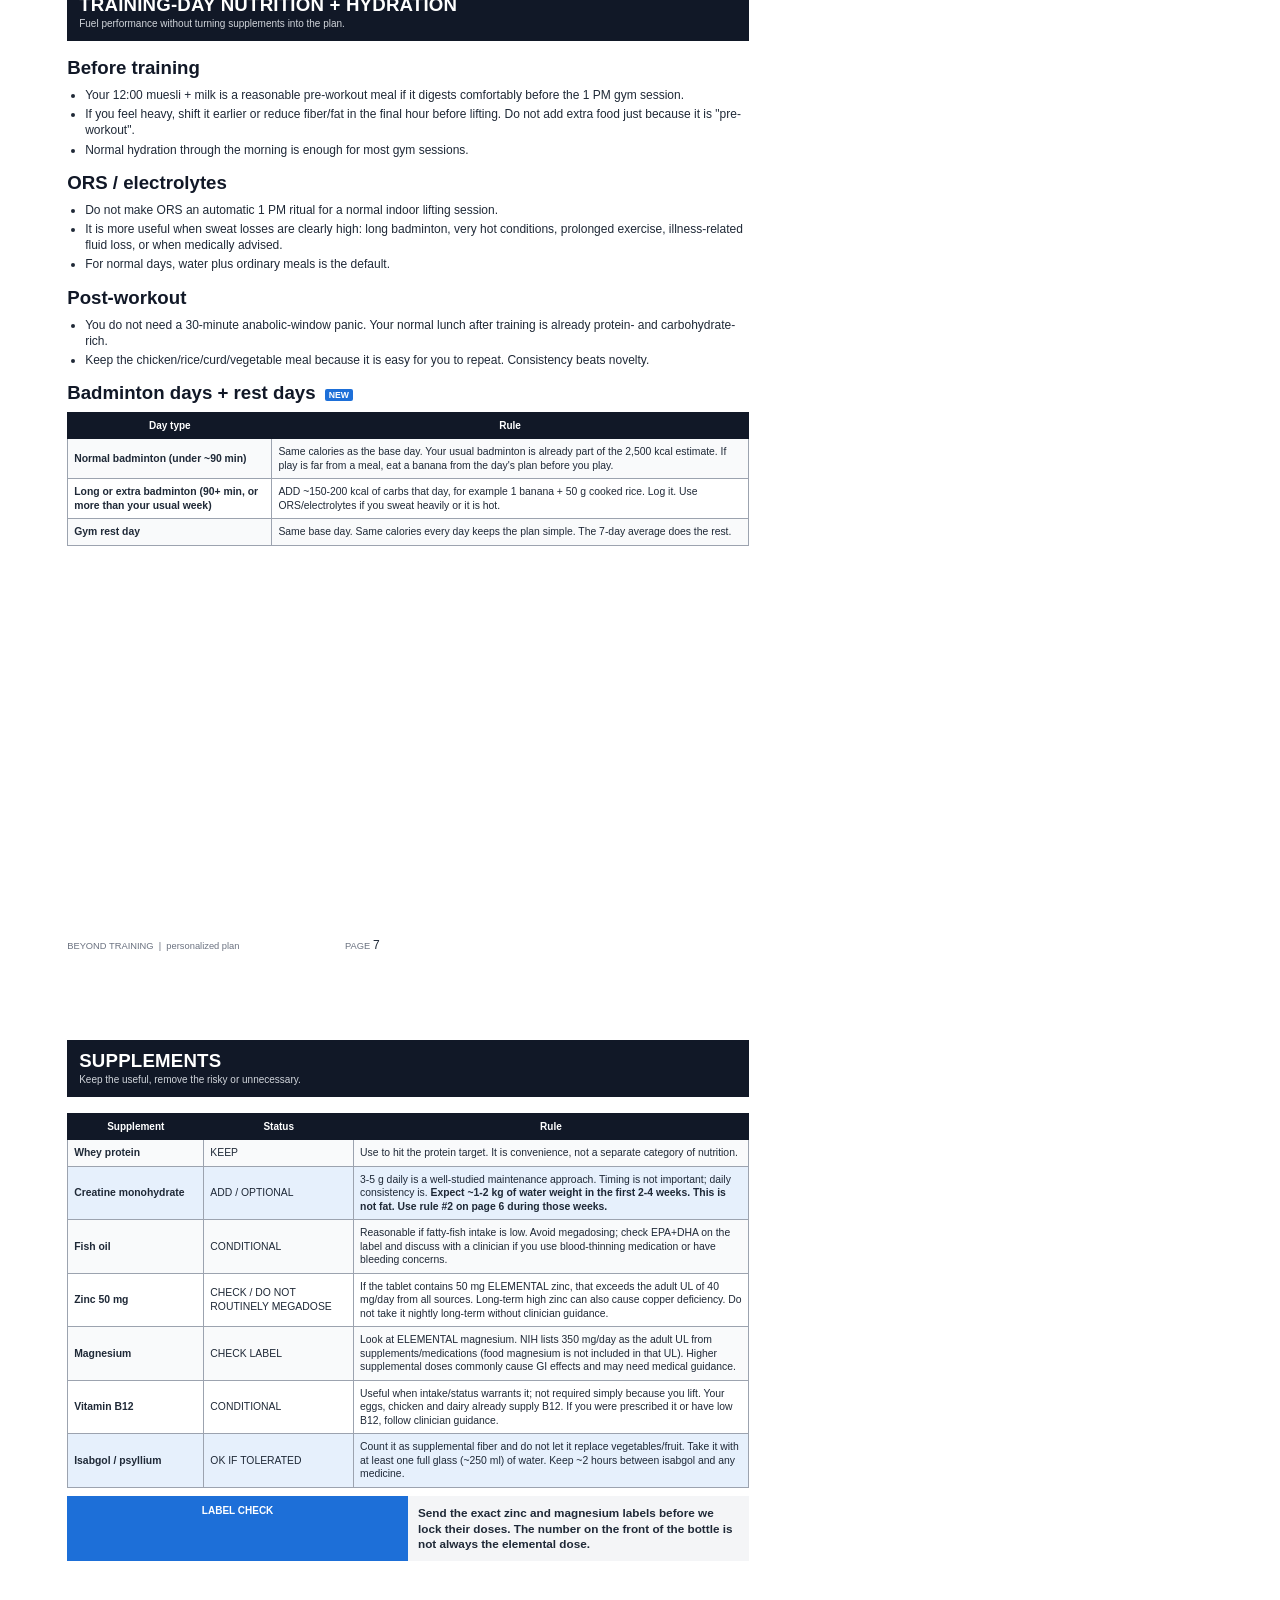
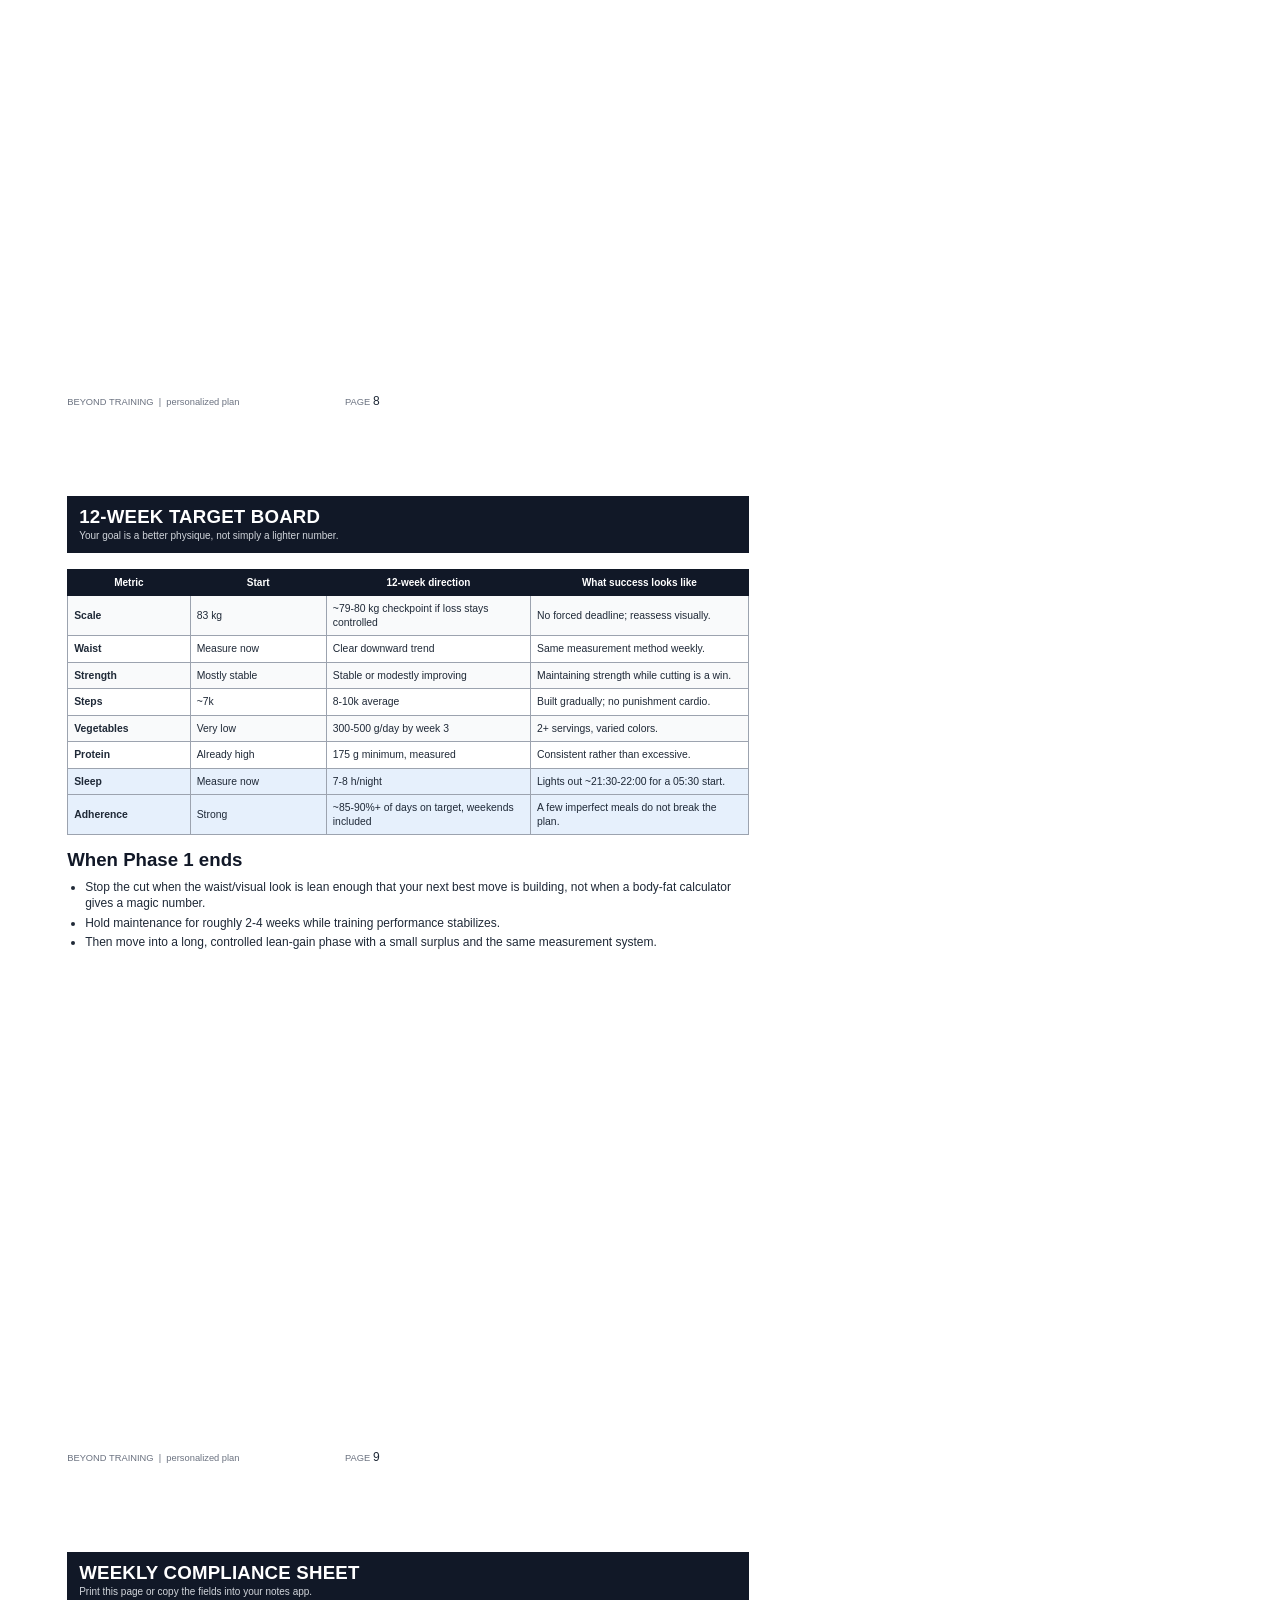
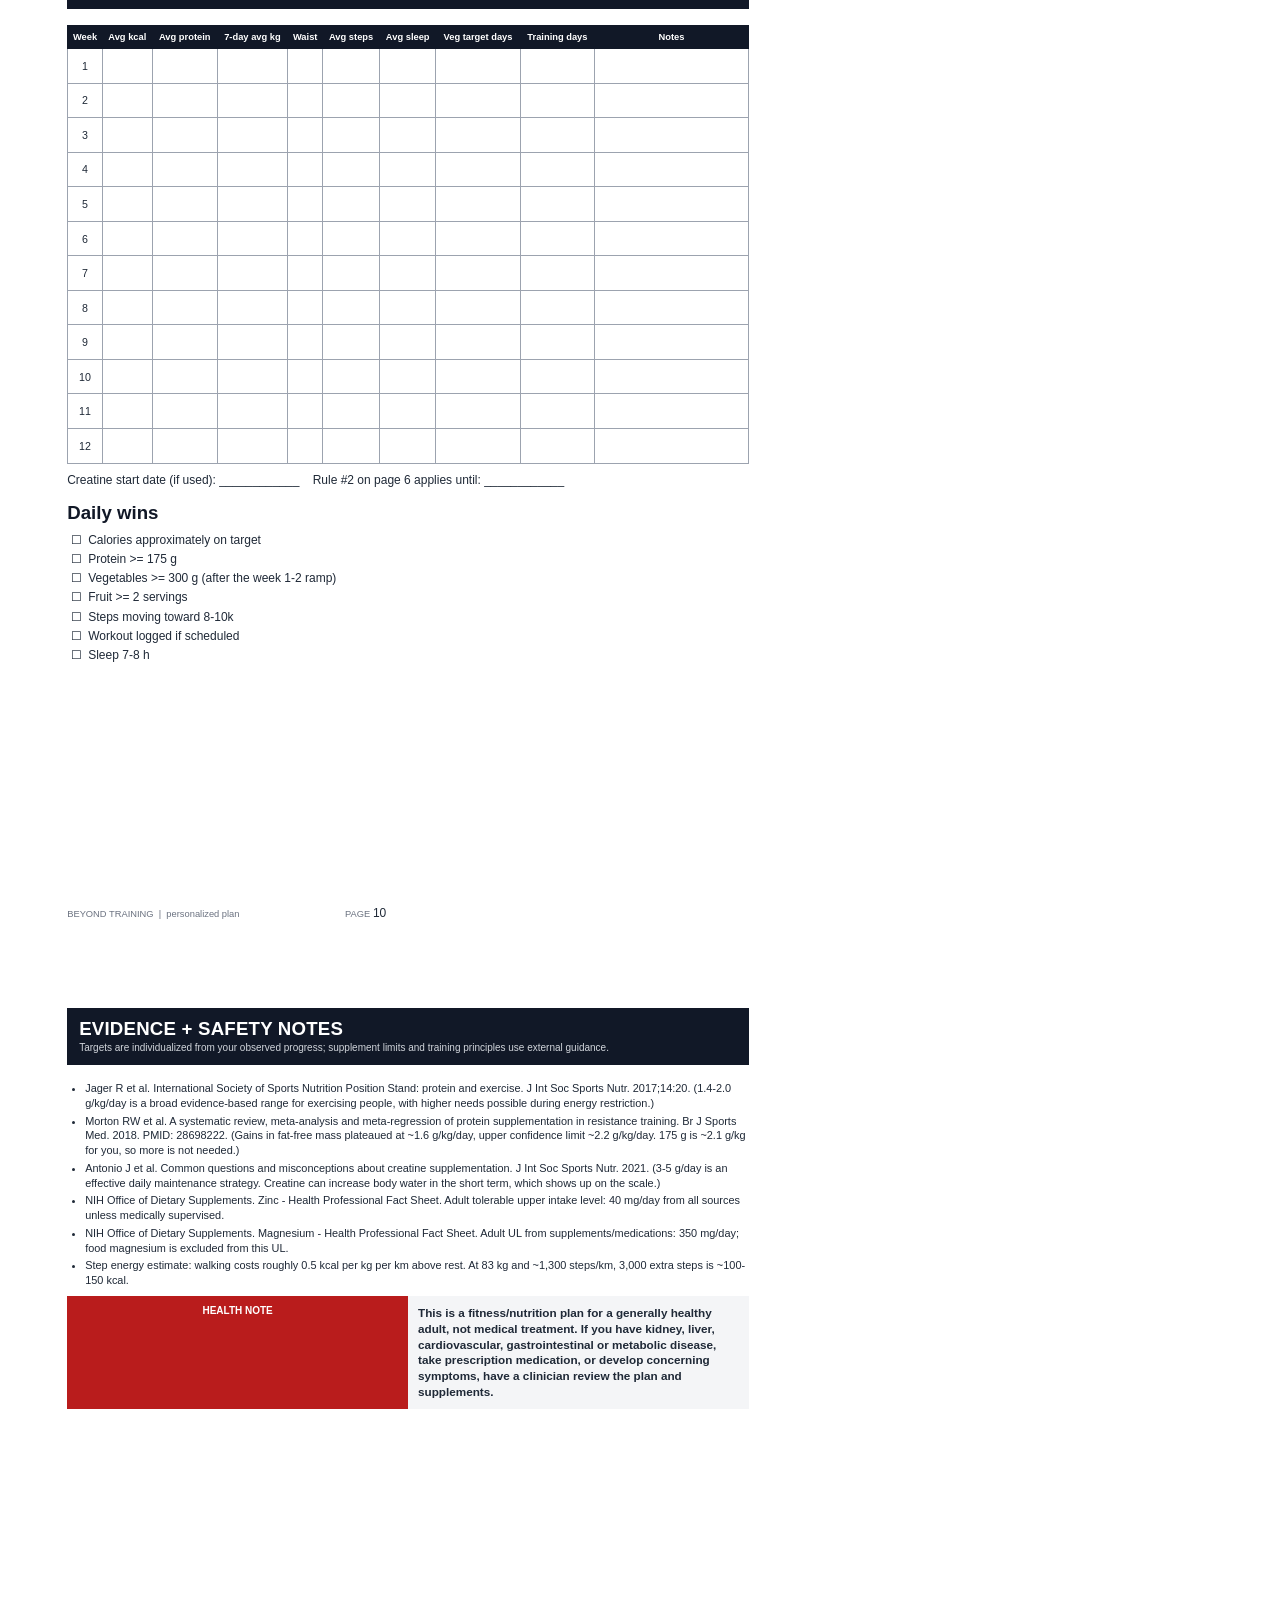
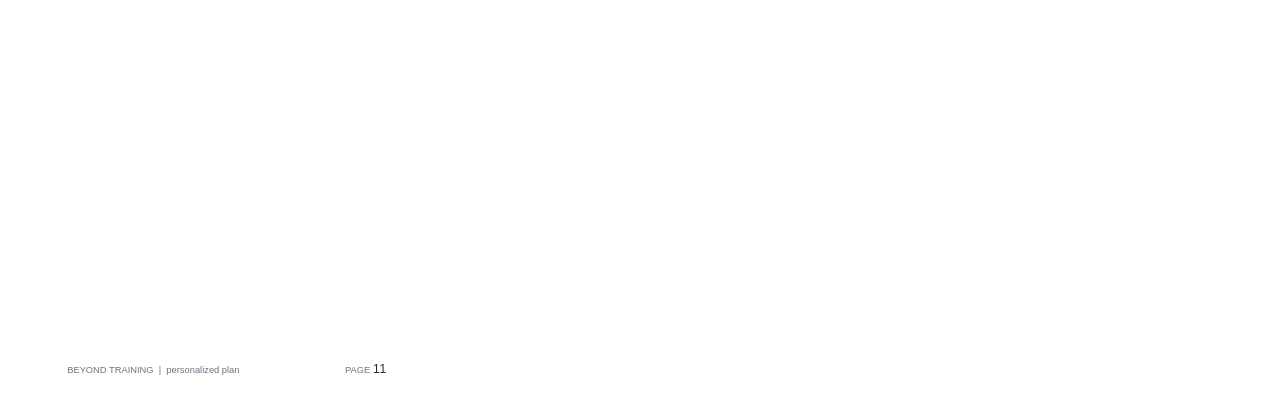
==== commit fc134768: "Rebrand to Beyond Training: name, B monogram icon with maskable and Apple sizes, manifest, diet PDF " ====
--- a/pdf-source/protocol_v2_1.html
+++ b/pdf-source/protocol_v2_1.html
@@ -2,7 +2,7 @@
 <html lang="en">
 <head>
 <meta charset="utf-8">
-<title>Jin-Woo Build Protocol - Nutrition Blueprint v2.1</title>
+<title>Beyond Training - Nutrition Protocol v2.1</title>
 <style>
   @page { size: letter; margin: 0; }
   * { box-sizing: border-box; }
@@ -19,7 +19,7 @@
   .band p { margin: 2px 0 0 0; font-size: 7.5pt; color: #d1d5db; }
 
   h2 { font-family: Calibri, Carlito, Arial, sans-serif; font-size: 14pt; margin: 14px 0 8px 0; color: #111827; }
-  h3 { font-size: 10.5pt; color: #6d5dfb; margin: 12px 0 6px 0; }
+  h3 { font-size: 10.5pt; color: #1d6fd8; margin: 12px 0 6px 0; }
   p.body { font-size: 9pt; line-height: 1.35; margin: 4px 0 6px 0; }
   ul { margin: 4px 0 6px 0; padding-left: 18px; }
   li { font-size: 9pt; line-height: 1.35; margin-bottom: 3px; }
@@ -29,12 +29,12 @@
   table.grid td { font-size: 7.8pt; padding: 6px 6px; border: 0.75px solid #9ca3af; vertical-align: middle; line-height: 1.3; }
   table.grid tr:nth-child(even) td { background: #f9fafb; }
   table.grid td.k { font-weight: bold; }
-  table.grid tr.new td { background: #eeeafe; }
-  .tag { display: inline-block; font-size: 6.5pt; font-weight: bold; color: #fff; background: #6d5dfb; padding: 1px 4px; border-radius: 2px; margin-left: 4px; vertical-align: 1px; }
+  table.grid tr.new td { background: #e6f0fc; }
+  .tag { display: inline-block; font-size: 6.5pt; font-weight: bold; color: #fff; background: #1d6fd8; padding: 1px 4px; border-radius: 2px; margin-left: 4px; vertical-align: 1px; }
 
   table.callout { width: 100%; border-collapse: collapse; margin: 8px 0 8px 0; }
   table.callout td { vertical-align: top; padding: 9px 10px; }
-  table.callout td.label { width: 50%; background: #6d5dfb; color: #fff; font-size: 7.5pt; font-weight: bold; text-align: center; }
+  table.callout td.label { width: 50%; background: #1d6fd8; color: #fff; font-size: 7.5pt; font-weight: bold; text-align: center; }
   table.callout.red td.label { background: #b91c1c; }
   table.callout.dark td.label { background: #111827; }
   table.callout td.text { background: #f4f5f7; font-size: 8.8pt; font-weight: bold; color: #1f2937; line-height: 1.35; }
@@ -43,9 +43,9 @@
   .cover-strip { background: #111827; color: #fff; text-align: center; font-size: 7.5pt; font-weight: bold; padding: 8px; margin-top: 0.1in; }
   .cover-title { text-align: center; font-size: 30pt; font-weight: bold; color: #111827; margin: 22px 0 8px 0; }
   .cover-sub { text-align: center; font-size: 10pt; color: #6b7280; line-height: 1.4; margin: 0 0.1in 18px 0.1in; }
-  .stats { display: flex; background: #eeeafe; padding: 10px 0 12px 0; margin-bottom: 18px; }
+  .stats { display: flex; background: #e6f0fc; padding: 10px 0 12px 0; margin-bottom: 18px; }
   .stats div { flex: 1; text-align: center; }
-  .stats .v { font-size: 14pt; font-weight: bold; color: #6d5dfb; }
+  .stats .v { font-size: 14pt; font-weight: bold; color: #1d6fd8; }
   .stats .l { font-size: 6pt; font-weight: bold; color: #6b7280; margin-top: 2px; }
   .version { text-align: center; font-size: 7.5pt; color: #6b7280; margin: 12px 0 20px 0; }
 
@@ -62,7 +62,7 @@
 
 <!-- PAGE 1 -->
 <div class="page">
-  <div class="cover-strip">JIN-WOO BUILD PROTOCOL</div>
+  <div class="cover-strip">BEYOND TRAINING · NUTRITION PROTOCOL</div>
   <div class="cover-title">NUTRITION BLUEPRINT</div>
   <div class="cover-sub">A measured cutting diet built around the foods you already eat - with clear adjustment rules so the plan evolves with your body.</div>
   <div class="stats">
@@ -89,7 +89,7 @@
     <tr><td class="k">8 - Supplements</td><td>Creatine water-weight warning. Isabgol water and medicine timing.</td></tr>
     <tr><td class="k">9-10 - Tracking</td><td>Added a sleep target. Clarified the adherence target.</td></tr>
   </table>
-  <div class="footer">JIN-WOO NUTRITION &nbsp;|&nbsp; personalized plan<span class="pg">PAGE <b>1</b></span></div>
+  <div class="footer">BEYOND TRAINING &nbsp;|&nbsp; personalized plan<span class="pg">PAGE <b>1</b></span></div>
 </div>
 
 <!-- PAGE 2 -->
@@ -116,7 +116,7 @@
     <td class="label">HOW 2,500 KCAL WAS SET</td>
     <td class="text">Estimated maintenance: ~2,900-3,100 kcal/day <span class="n">(6'1", 83 kg, lifting, badminton, ~7k steps).</span> 2,500 kcal is a ~400-600 kcal daily deficit. <span class="n">This is an estimate. Your first 14 days of scale and waist data replace it.</span></td>
   </tr></table>
-  <div class="footer">JIN-WOO NUTRITION &nbsp;|&nbsp; personalized plan<span class="pg">PAGE <b>2</b></span></div>
+  <div class="footer">BEYOND TRAINING &nbsp;|&nbsp; personalized plan<span class="pg">PAGE <b>2</b></span></div>
 </div>
 
 <!-- PAGE 3 -->
@@ -146,7 +146,7 @@
     <li>Chutney is extra. Measure it and log it. If you use more than 1 tbsp of coconut or peanut chutney, take another 30 g of cooked rice off dinner.</li>
     <li>Do not judge the swap by whether the food is "clean". Judge it by total calories, protein, digestion and gym performance.</li>
   </ul>
-  <div class="footer">JIN-WOO NUTRITION &nbsp;|&nbsp; personalized plan<span class="pg">PAGE <b>3</b></span></div>
+  <div class="footer">BEYOND TRAINING &nbsp;|&nbsp; personalized plan<span class="pg">PAGE <b>3</b></span></div>
 </div>
 
 <!-- PAGE 4 -->
@@ -181,7 +181,7 @@
     <td class="label">LACTOSE CHECK <span style="font-weight:normal">(NEW)</span></td>
     <td class="text">You use lactose-free milk, but 350 g of regular curd a day has ~10-14 g lactose - about one large glass of milk. <span class="n">Curd is usually easier to digest than milk. If curd gives you gas or bloating, split it across more meals or swap part of it for a lactose-free option. Whey concentrate also contains some lactose.</span></td>
   </tr></table>
-  <div class="footer">JIN-WOO NUTRITION &nbsp;|&nbsp; personalized plan<span class="pg">PAGE <b>4</b></span></div>
+  <div class="footer">BEYOND TRAINING &nbsp;|&nbsp; personalized plan<span class="pg">PAGE <b>4</b></span></div>
 </div>
 
 <!-- PAGE 5 -->
@@ -219,7 +219,7 @@
     <li>If hunger and low energy are persistent for several days AND bodyweight is dropping faster than target, the fix is more calories - not more discipline.</li>
     <li>Keep highly palatable snack foods out of the default environment during the cut, but no food is morally "bad". Track it if you choose it.</li>
   </ul>
-  <div class="footer">JIN-WOO NUTRITION &nbsp;|&nbsp; personalized plan<span class="pg">PAGE <b>5</b></span></div>
+  <div class="footer">BEYOND TRAINING &nbsp;|&nbsp; personalized plan<span class="pg">PAGE <b>5</b></span></div>
 </div>
 
 <!-- PAGE 6 -->
@@ -250,7 +250,7 @@
     <td class="label">FLOOR RULE</td>
     <td class="text">Do not automatically cut below ~2,200 kcal from this plan without reassessing performance, hunger, adherence and your new bodyweight.</td>
   </tr></table>
-  <div class="footer">JIN-WOO NUTRITION &nbsp;|&nbsp; personalized plan<span class="pg">PAGE <b>6</b></span></div>
+  <div class="footer">BEYOND TRAINING &nbsp;|&nbsp; personalized plan<span class="pg">PAGE <b>6</b></span></div>
 </div>
 
 <!-- PAGE 7 -->
@@ -280,7 +280,7 @@
     <tr><td class="k">Long or extra badminton (90+ min, or more than your usual week)</td><td>ADD ~150-200 kcal of carbs that day, for example 1 banana + 50 g cooked rice. Log it. Use ORS/electrolytes if you sweat heavily or it is hot.</td></tr>
     <tr><td class="k">Gym rest day</td><td>Same base day. Same calories every day keeps the plan simple. The 7-day average does the rest.</td></tr>
   </table>
-  <div class="footer">JIN-WOO NUTRITION &nbsp;|&nbsp; personalized plan<span class="pg">PAGE <b>7</b></span></div>
+  <div class="footer">BEYOND TRAINING &nbsp;|&nbsp; personalized plan<span class="pg">PAGE <b>7</b></span></div>
 </div>
 
 <!-- PAGE 8 -->
@@ -300,7 +300,7 @@
     <td class="label">LABEL CHECK</td>
     <td class="text">Send the exact zinc and magnesium labels before we lock their doses. The number on the front of the bottle is not always the elemental dose.</td>
   </tr></table>
-  <div class="footer">JIN-WOO NUTRITION &nbsp;|&nbsp; personalized plan<span class="pg">PAGE <b>8</b></span></div>
+  <div class="footer">BEYOND TRAINING &nbsp;|&nbsp; personalized plan<span class="pg">PAGE <b>8</b></span></div>
 </div>
 
 <!-- PAGE 9 -->
@@ -323,7 +323,7 @@
     <li>Hold maintenance for roughly 2-4 weeks while training performance stabilizes.</li>
     <li>Then move into a long, controlled lean-gain phase with a small surplus and the same measurement system.</li>
   </ul>
-  <div class="footer">JIN-WOO NUTRITION &nbsp;|&nbsp; personalized plan<span class="pg">PAGE <b>9</b></span></div>
+  <div class="footer">BEYOND TRAINING &nbsp;|&nbsp; personalized plan<span class="pg">PAGE <b>9</b></span></div>
 </div>
 
 <!-- PAGE 10 -->
@@ -355,7 +355,7 @@
     <li>Workout logged if scheduled</li>
     <li>Sleep 7-8 h</li>
   </ul>
-  <div class="footer">JIN-WOO NUTRITION &nbsp;|&nbsp; personalized plan<span class="pg">PAGE <b>10</b></span></div>
+  <div class="footer">BEYOND TRAINING &nbsp;|&nbsp; personalized plan<span class="pg">PAGE <b>10</b></span></div>
 </div>
 
 <!-- PAGE 11 -->
@@ -373,7 +373,7 @@
     <td class="label">HEALTH NOTE</td>
     <td class="text">This is a fitness/nutrition plan for a generally healthy adult, not medical treatment. If you have kidney, liver, cardiovascular, gastrointestinal or metabolic disease, take prescription medication, or develop concerning symptoms, have a clinician review the plan and supplements.</td>
   </tr></table>
-  <div class="footer">JIN-WOO NUTRITION &nbsp;|&nbsp; personalized plan<span class="pg">PAGE <b>11</b></span></div>
+  <div class="footer">BEYOND TRAINING &nbsp;|&nbsp; personalized plan<span class="pg">PAGE <b>11</b></span></div>
 </div>
 
 </body>
